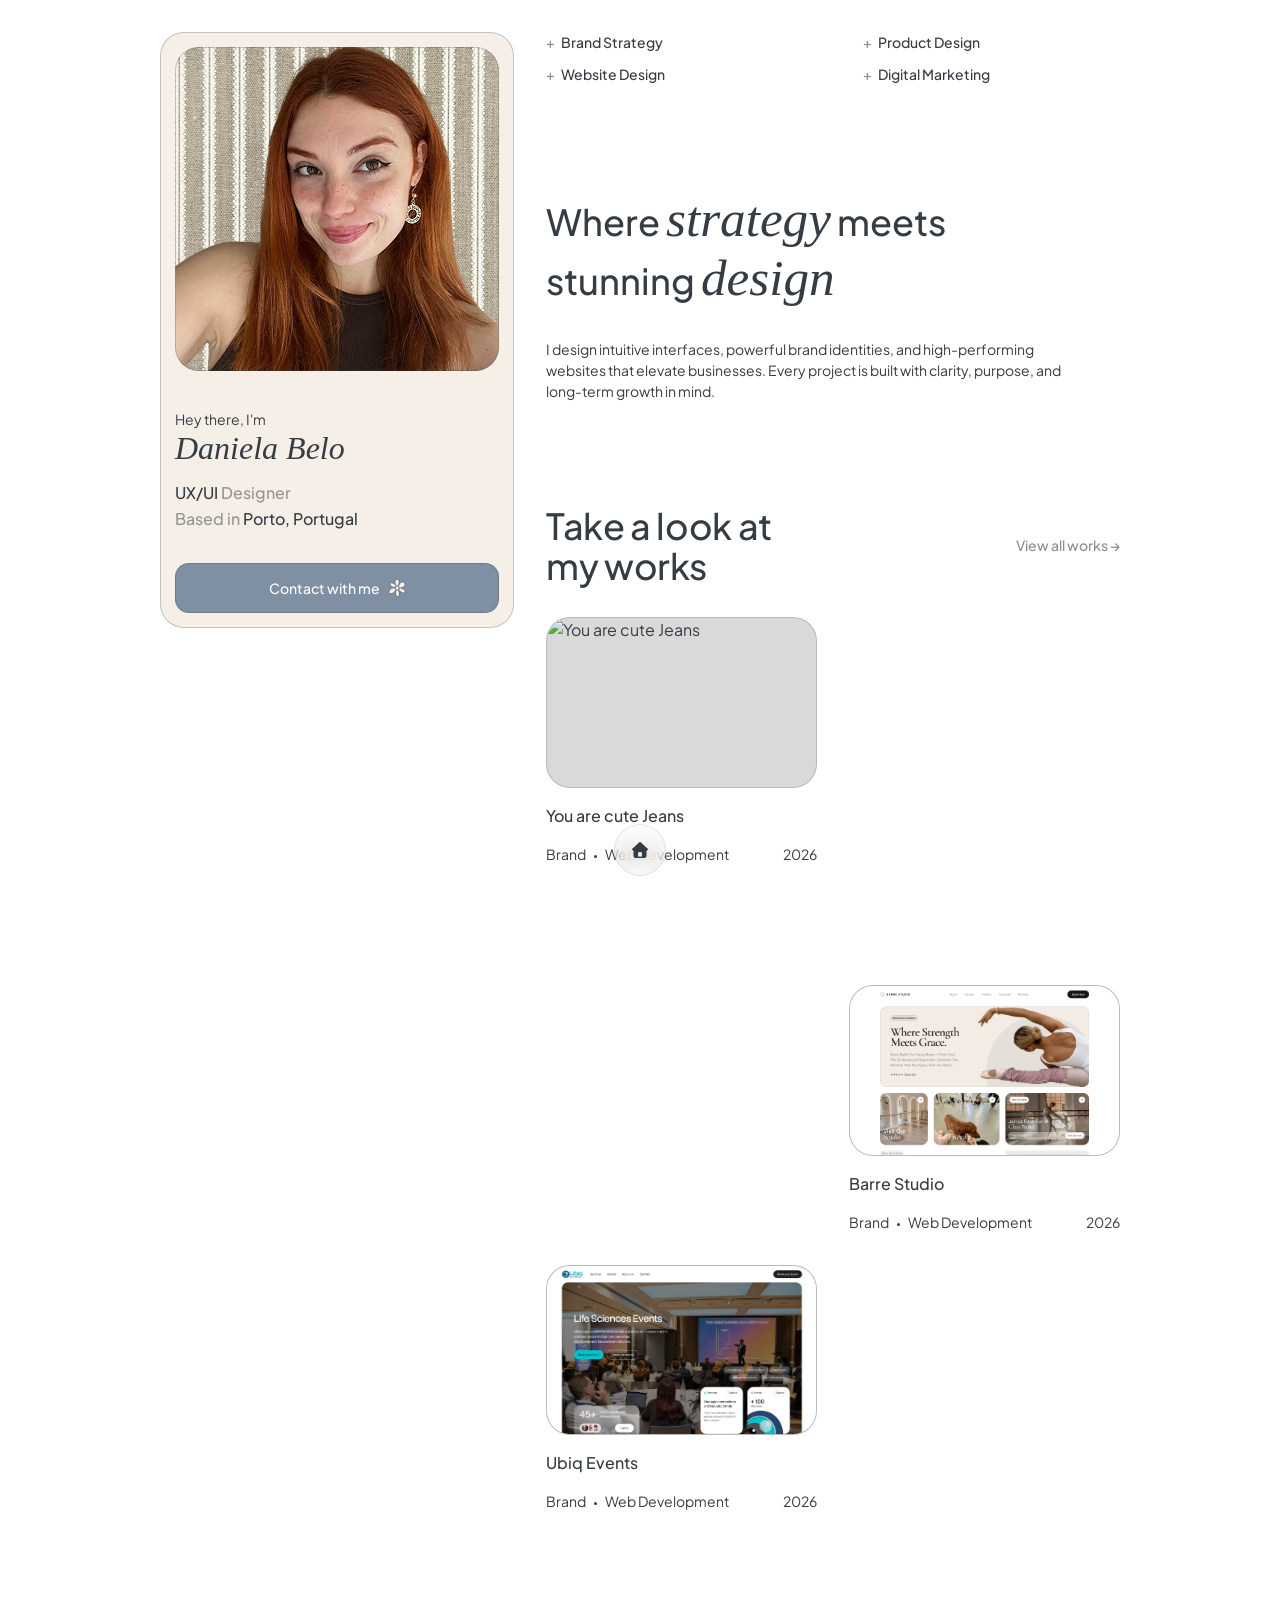
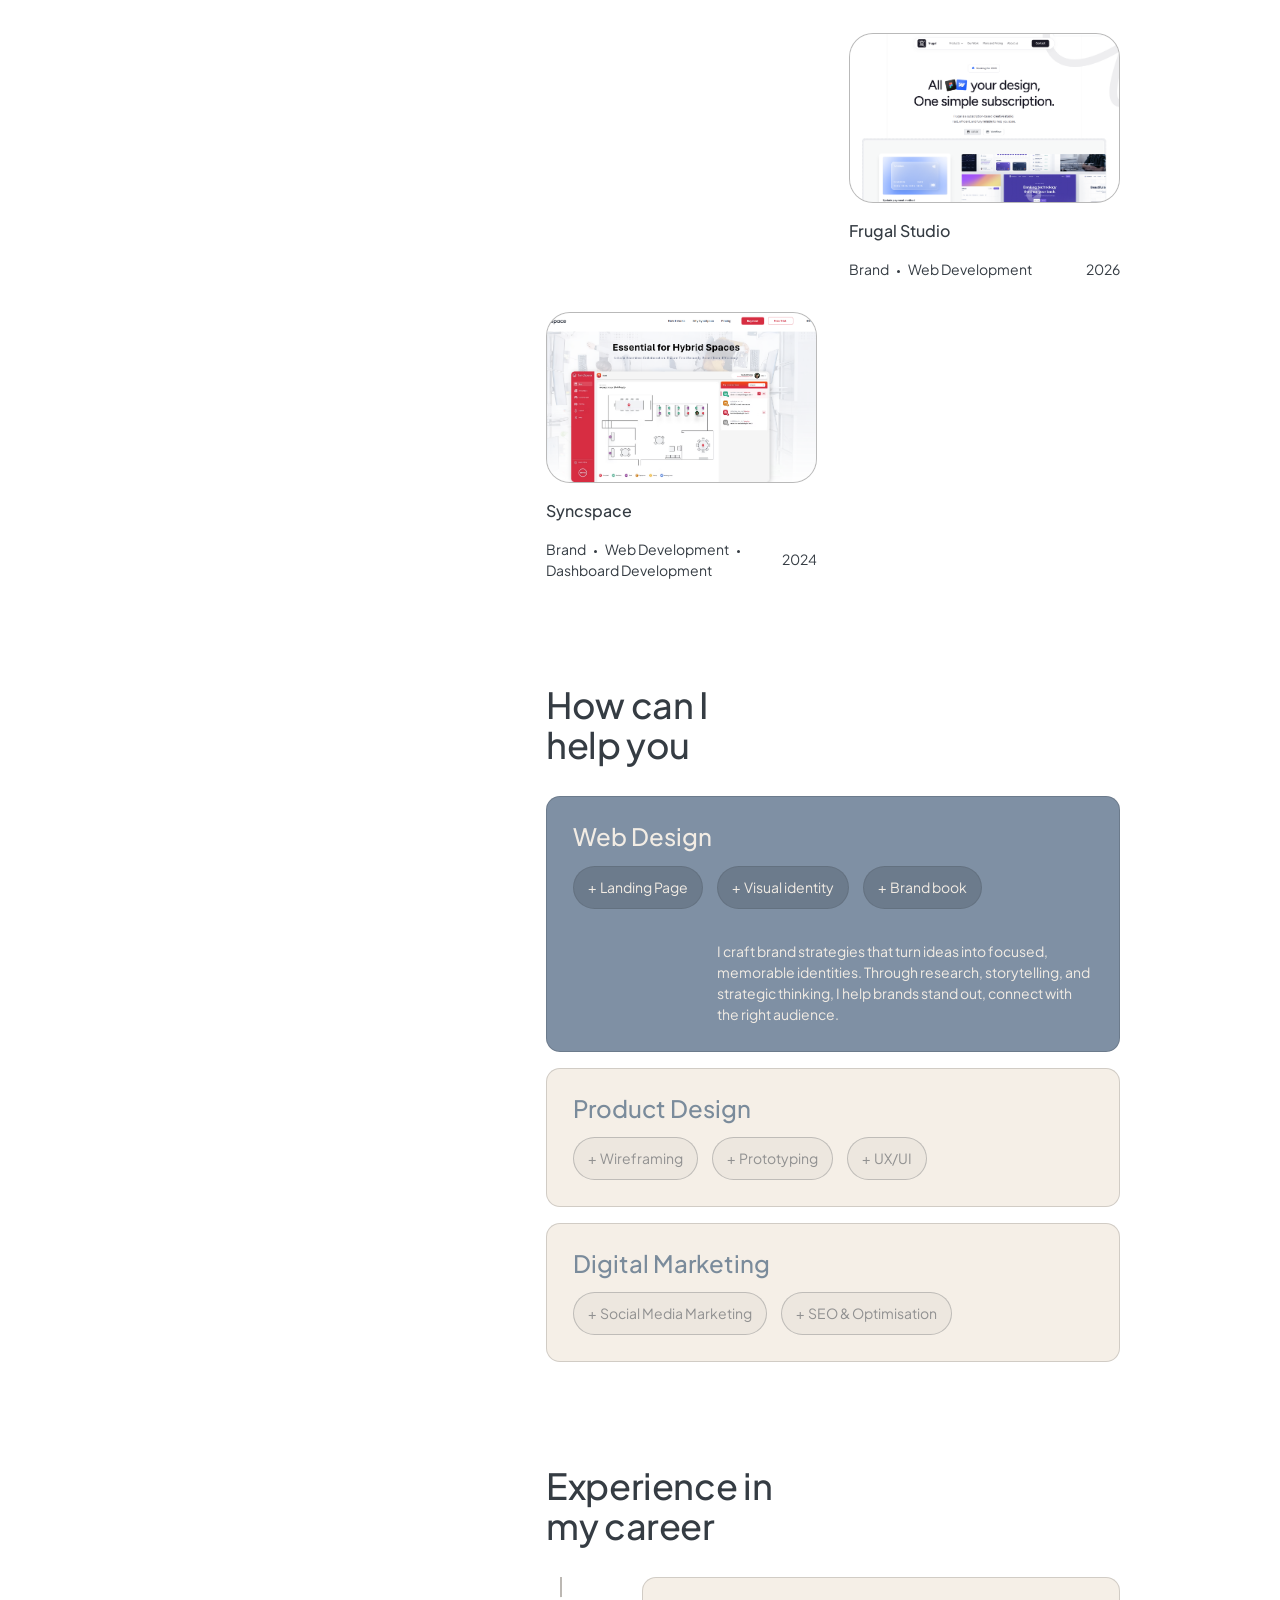
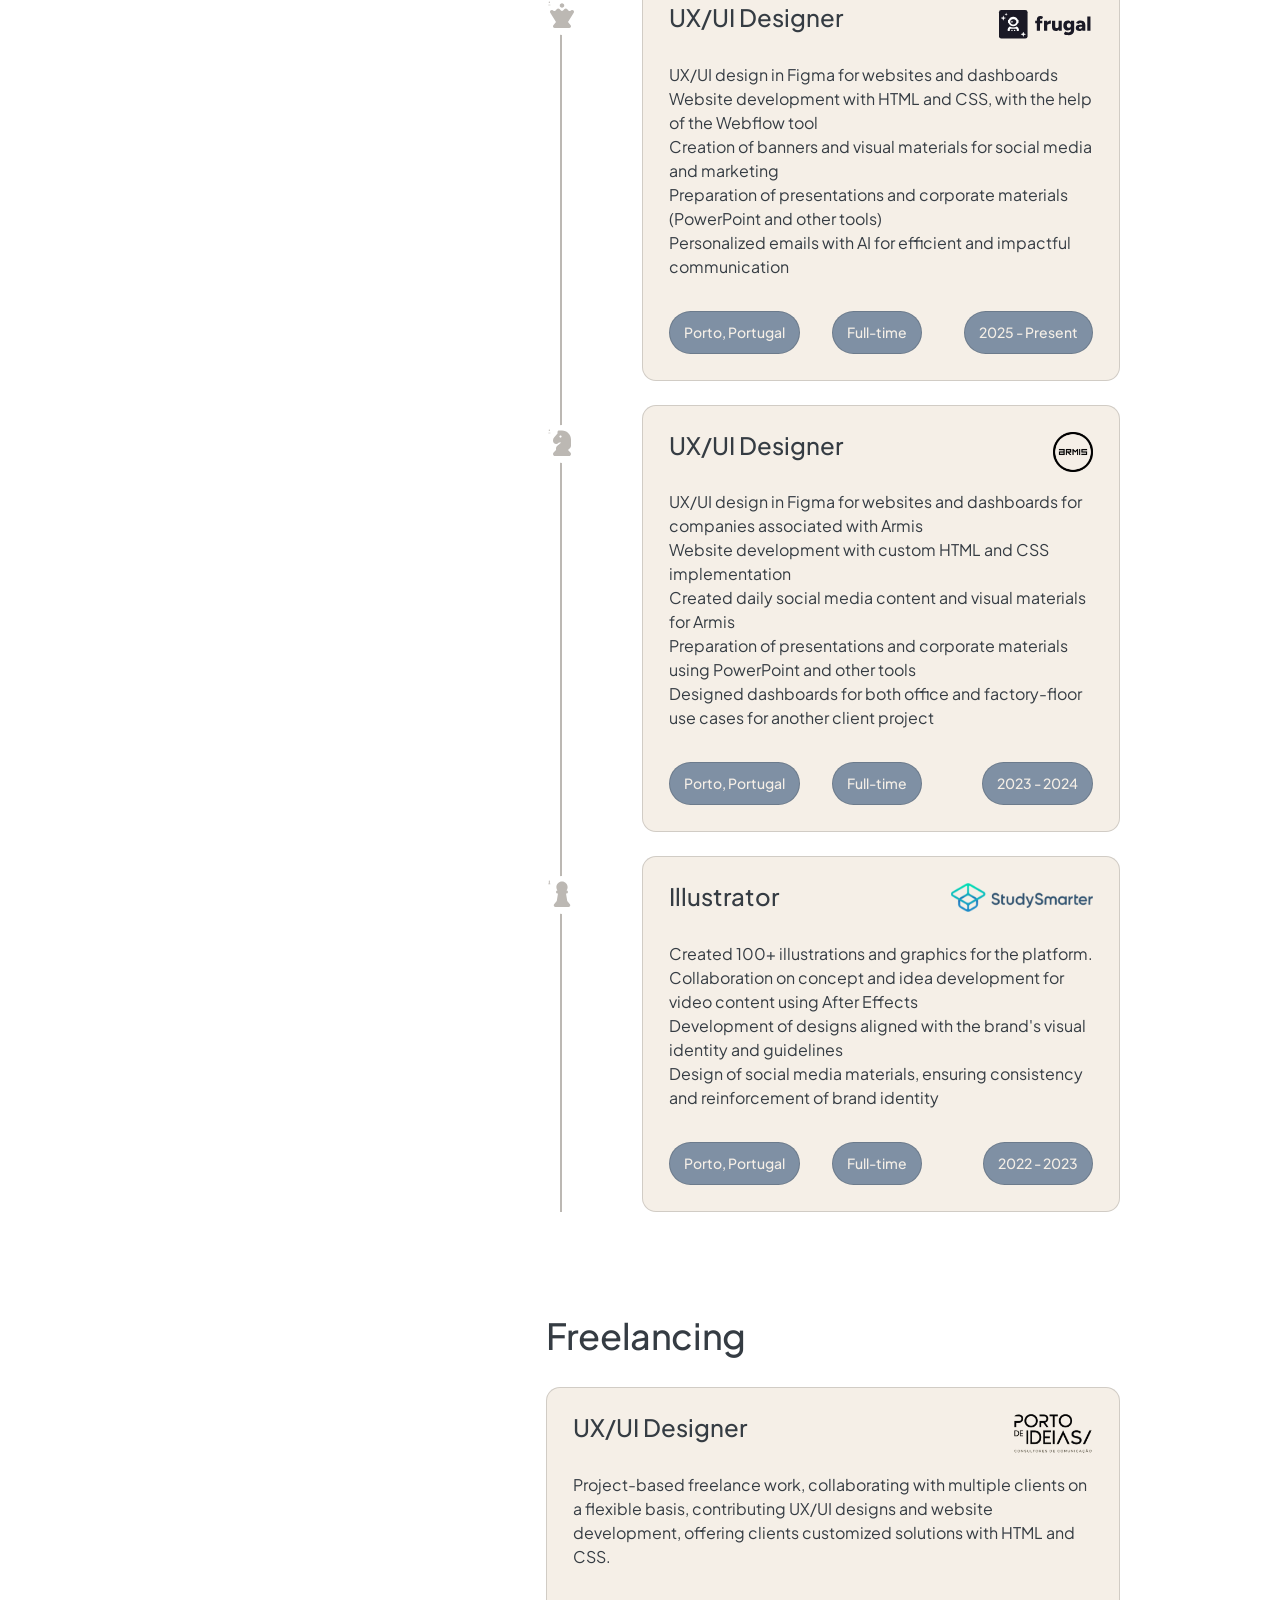
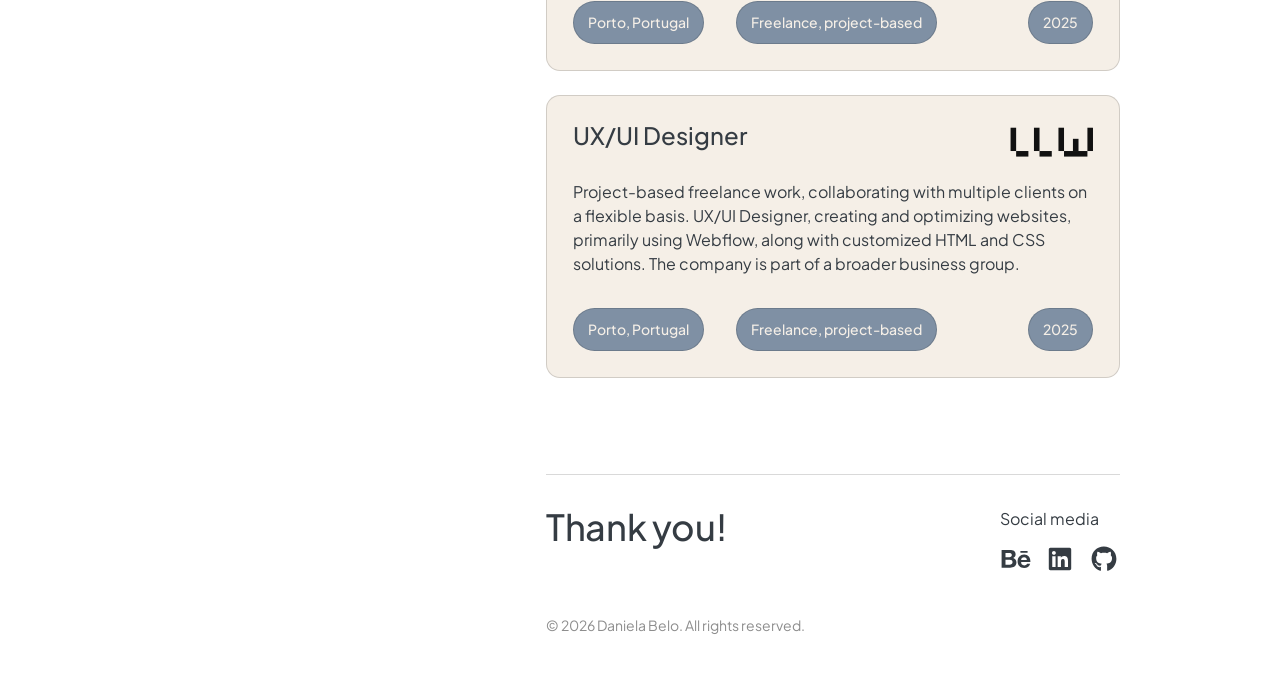
==== index.html @ 89399ab9 "Portfolio" ====
<!DOCTYPE html>
<html lang="en">
<head>
<meta charset="UTF-8">
<meta name="viewport" content="width=device-width, initial-scale=1.0">
<title>Daniela Belo — Portfolio</title>
<link rel="preconnect" href="https://fonts.googleapis.com">
<link rel="preconnect" href="https://fonts.gstatic.com" crossorigin>
<link href="https://fonts.googleapis.com/css2?family=Plus+Jakarta+Sans:ital,wght@0,300;0,400;0,500;0,600;0,700&display=swap" rel="stylesheet">
<link rel="preconnect" href="https://fonts.googleapis.com">
<link rel="preconnect" href="https://fonts.gstatic.com" crossorigin>
<link href="https://fonts.googleapis.com/css2?family=Cormorant+Garamond:ital,wght@1,600&display=swap" rel="stylesheet">
<link rel="stylesheet" href="style.css">
</head>
<body>

<div class="page">

  <!-- PROFILE CARD (sticky) -->
  <aside class="profile">
    <div class="profile__card">
      <div class="profile__photo"><img src="assets/profile-photo.png" alt="Daniela Belo"></div>
      <div class="profile__info">
        <div class="profile__intro">
          <p class="profile__greeting">Hey there, I'm</p>
          <p class="profile__name">Daniela Belo</p>
        </div>
        <div class="profile__role">
          <p><span>UX/UI</span> <span class="muted">Designer</span></p>
          <p class="muted">Based in <span>Porto, Portugal</span></p>
        </div>
      </div>
      <a href="mailto:dabelo1997@gmail.com" class="btn btn--dark">Contact with me <img src="assets/flower3.svg" alt=""></a>
    </div>
  </aside>

  <!-- MAIN CONTENT -->
  <main class="content">

    <!-- HERO -->
    <section id="home" class="hero">
      <div class="sub-title">
        <span>Brand Strategy</span>
        <span>Product Design</span>
        <span>Website Design</span>
        <span>Digital Marketing</span>
      </div>
      <h1>Where <span class="font-cormorant">strategy</span> meets stunning <span class="font-cormorant">design</span></h1>
      <p class="hero__text">I design intuitive interfaces, powerful brand identities, and high-performing websites that elevate businesses. Every project is built with clarity, purpose, and long-term growth in mind.</p>
    </section>

    <!-- WORKS -->
    <section id="projects" class="works">
      <div class="works__header">
        <h2>Take a look at my works</h2>
        <a href="works.html" class="link-arrow">View all works →</a>
      </div>

      <div class="works__grid">
        <div class="works__col">
          <a class="work-card" href="projects/project-youarecutejeans.html">
            <div class="work-card__image"><img src="assets/work-jeans.png" alt="You are cute Jeans"></div>
            <div class="work-card__info">
              <p class="work-card__title">You are cute Jeans</p>
              <div class="work-card__meta">
                <span>Brand<i class="dot"></i>Web Development</span>
                <span class="work-card__year">2026</span>
              </div>
            </div>
          </a>
          <a class="work-card" href="projects/project-ubiqevents.html">
            <div class="work-card__image"><img src="assets/work-ubiq.png" alt="Ubiq Events"></div>
            <div class="work-card__info">
              <p class="work-card__title">Ubiq Events</p>
              <div class="work-card__meta">
                <span>Brand<i class="dot"></i>Web Development</span>
                <span class="work-card__year">2026</span>
              </div>
            </div>
          </a>
          <a class="work-card" href="projects/project-syncspace.html">
            <div class="work-card__image"><img src="assets/work-syncspace.png" alt="Syncspace"></div>
            <div class="work-card__info">
              <p class="work-card__title">Syncspace</p>
              <div class="work-card__meta">
                <span>Brand<i class="dot"></i>Web Development<i class="dot"></i>Dashboard Development</span>
                <span class="work-card__year">2024</span>
              </div>
            </div>
          </a>
        </div>
        <div class="works__col works__col--offset">
          <a class="work-card" href="projects/project-barrestudio.html">
            <div class="work-card__image"><img src="assets/work-barre.png" alt="Barre Studio"></div>
            <div class="work-card__info">
              <p class="work-card__title">Barre Studio</p>
              <div class="work-card__meta">
                <span>Brand<i class="dot"></i>Web Development</span>
                <span class="work-card__year">2026</span>
              </div>
            </div>
          </a>
          <a class="work-card" href="projects/project-frugal.html">
            <div class="work-card__image"><img src="assets/work-frugal.png" alt="Frugal Studio"></div>
            <div class="work-card__info">
              <p class="work-card__title">Frugal Studio</p>
              <div class="work-card__meta">
                <span>Brand<i class="dot"></i>Web Development</span>
                <span class="work-card__year">2026</span>
              </div>
            </div>
          </a>
        </div>
      </div>
    </section>

    <!-- SERVICES -->
    <section id="services" class="services">
      <h2>How can I help you</h2>

      <div class="services__list">

        <article class="service-card is-open">
          <div class="service-card__top">
            <h3>Web Design</h3>
            <div class="service-card__tags">
              <span><i class="plus">+</i>Landing Page</span>
              <span><i class="plus">+</i>Visual identity</span>
              <span><i class="plus">+</i>Brand book</span>
            </div>
          </div>
          <div class="service-card__reveal">
            <p class="service-card__desc">I craft brand strategies that turn ideas into focused, memorable identities. Through research, storytelling, and strategic thinking, I help brands stand out, connect with the right audience.</p>
          </div>
        </article>

        <article class="service-card">
          <div class="service-card__top">
            <h3>Product Design</h3>
            <div class="service-card__tags">
              <span><i class="plus">+</i>Wireframing</span>
              <span><i class="plus">+</i>Prototyping</span>
              <span><i class="plus">+</i>UX/UI</span>
            </div>
          </div>
          <div class="service-card__reveal">
            <p class="service-card__desc">I design intuitive, user-centered products from first wireframe to polished interface. Through research, prototyping, and testing, I turn complex flows into experiences that feel effortless and look beautiful.</p>
          </div>
        </article>

        <article class="service-card">
          <div class="service-card__top">
            <h3>Digital Marketing</h3>
            <div class="service-card__tags">
              <span><i class="plus">+</i>Social Media Marketing</span>
              <span><i class="plus">+</i>SEO &amp; Optimisation</span>
            </div>
          </div>
          <div class="service-card__reveal">
            <p class="service-card__desc">I help brands grow their reach with content and campaigns that actually convert. From social media strategy to SEO and optimisation, I make sure the right people find — and remember — your brand.</p>
          </div>
        </article>

      </div>
    </section>

    <!-- EXPERIENCE -->
    <section id="experience" class="experience">
      <h2>Experience in my career</h2>

      <div class="timeline">
        <div class="timeline__rail"><div class="timeline__progress"></div></div>

        <div class="timeline__list">

          <article class="exp-card">
            <span class="exp-card__piece" aria-hidden="true"><svg xmlns="http://www.w3.org/2000/svg" viewBox="0 0 640 640">
  <path fill="currentColor" d="M320 144C346.5 144 368 122.5 368 96C368 69.5 346.5 48 320 48C293.5 48 272 69.5 272 96C272 122.5 293.5 144 320 144zM69.5 249L192 448L135.8 518.3C130.8 524.6 128 532.4 128 540.5C128 560.1 143.9 576 163.5 576L476.4 576C496 576 511.9 560.1 511.9 540.5C511.9 532.4 509.2 524.6 504.1 518.3L448 448L570.5 249C574.1 243.1 576 236.3 576 229.4L576 228.8C576 208.5 559.5 192 539.2 192C531.9 192 524.8 194.2 518.8 198.2L501.9 209.5C489.2 218 472.3 216.3 461.5 205.5L427.4 171.4C420.1 164.1 410.2 160 400 160C389.8 160 379.9 164.1 372.7 171.3L342.6 201.4C330.1 213.9 309.8 213.9 297.3 201.4L267.2 171.3C260.1 164.1 250.2 160 240 160C229.8 160 219.9 164.1 212.7 171.3L178.6 205.4C167.8 216.2 150.9 217.9 138.2 209.4L121.3 198.2C115.2 194.2 108.1 192 100.9 192C80.6 192 64.1 208.5 64.1 228.8L64.1 229.4C64.1 236.3 66 243.1 69.6 249z"/>
  <circle cx="50" cy="27" r="14" fill="currentColor"/>
  <rect x="26" y="80" width="48" height="12" rx="4" fill="currentColor"/>
</svg></span>

  <img class="exp-card__logo" src="assets/logo-frugal.svg" alt="Frugal Logo">
            <h3>UX/UI Designer</h3>
            <p class="exp-card__desc">UX/UI design in Figma for websites and dashboards<br>
            Website development with HTML and CSS, with the help of the Webflow tool<br>
            Creation of banners and visual materials for social media and marketing<br>
            Preparation of presentations and corporate materials (PowerPoint and other tools)<br>
            Personalized emails with AI for efficient and impactful communication</p>
            <div class="exp-card__meta">
              <div class="exp-card__tags">
                <span>Porto, Portugal</span>
                <span>Full-time</span>
              </div>
              <span class="exp-card__period">2025 - Present</span>
            </div>
          </article>

          <article class="exp-card">
            <span class="exp-card__piece" aria-hidden="true"><svg xmlns="http://www.w3.org/2000/svg" viewBox="0 0 640 640">
  <path fill="currentColor" d="M320 32C426 32 512 118 512 224L512 357.5C512 374.5 505.2 390.7 493.3 402.7L448 448L498.8 498.7C507.3 507.2 512 518.7 512 530.7C512 555.7 491.7 575.9 466.8 576L173.3 576C148.3 576 128.1 555.7 128.1 530.7C128.1 518.7 132.9 507.2 141.3 498.7L192 448L192 413.4C192 394.7 200.2 377 214.3 364.8L304 288L256 288L243.9 300.1C231.2 312.8 213.9 320 195.9 320C158.4 320 128 289.6 128 252.1L128 243.4C128 220.6 136.2 198.5 151.1 181.1L224 96L224 64C224 46.3 238.3 32 256 32L320 32zM288 136C274.7 136 264 146.7 264 160C264 173.3 274.7 184 288 184C301.3 184 312 173.3 312 160C312 146.7 301.3 136 288 136z"/>
  <circle cx="50" cy="27" r="14" fill="currentColor"/>
  <rect x="26" y="80" width="48" height="12" rx="4" fill="currentColor"/>
</svg></span>
            <img class="exp-card__logo" src="assets/logo-armis.svg" alt="">
            <h3>UX/UI Designer</h3>
            <p class="exp-card__desc">UX/UI design in Figma for websites and dashboards for companies associated with Armis<br>
            Website development with custom HTML and CSS implementation<br>
            Created daily social media content and visual materials for Armis<br>
            Preparation of presentations and corporate materials using PowerPoint and other tools<br>
            Designed dashboards for both office and factory-floor use cases for another client project</p>
            <div class="exp-card__meta">
              <div class="exp-card__tags">
                <span>Porto, Portugal</span>
                <span>Full-time</span>
              </div>
              <span class="exp-card__period">2023 - 2024</span>
            </div>
          </article>

          <article class="exp-card">
            <span class="exp-card__piece" aria-hidden="true">
  <svg xmlns="http://www.w3.org/2000/svg" viewBox="0 0 640 640">
    <path fill="currentColor" d="M320 32C386.3 32 440 85.7 440 152C440 179 431.1 203.9 416 224C433.7 224 448 238.3 448 256C448 273.7 433.7 288 416 288L405.3 288L432 448L488.2 518.3C493.2 524.6 496 532.4 496 540.5C496 560.1 480.1 576 460.5 576L179.5 576C159.9 576 144 560.1 144 540.5C144 532.4 146.7 524.6 151.8 518.3L208 448L234.7 288L224 288C206.3 288 192 273.7 192 256C192 238.3 206.3 224 224 224C208.9 203.9 200 179 200 152C200 85.7 253.7 32 320 32z"/>
    <circle cx="50" cy="27" r="14" fill="currentColor"/>
    <path fill="currentColor" d="M38 40 H62 L58 52 H42 Z"/>
    <path fill="currentColor" d="M42 50 C40 64 34 70 31 80 H69 C66 70 60 64 58 50 Z"/>
    <rect x="28" y="80" width="44" height="12" rx="4" fill="currentColor"/>
  </svg> </span>
            <img class="exp-card__logo" src="assets/logo-studysmarter.svg" alt="">
            <h3>Illustrator</h3>
            <p class="exp-card__desc">Created 100+ illustrations and graphics for the platform.<br>
            Collaboration on concept and idea development for video content using After Effects<br>
            Development of designs aligned with the brand's visual identity and guidelines<br>
            Design of social media materials, ensuring consistency and reinforcement of brand identity</p>
            <div class="exp-card__meta">
              <div class="exp-card__tags">
                <span>Porto, Portugal</span>
                <span>Full-time</span>
              </div>
              <span class="exp-card__period">2022 - 2023</span>
            </div>
          </article>

        </div>
      </div>
    </section>

    <!-- FREELANCING -->
    <section id="freelancing" class="freelancing">
      <h2>Freelancing</h2>

      <div class="freelancing__list">

        <article class="exp-card">
          <img class="exp-card__logo exp-card__logo--wide" src="assets/logo-portodeideias.svg" alt="">
          <h3>UX/UI Designer</h3>
          <p class="exp-card__desc">Project-based freelance work, collaborating with multiple clients on a flexible basis, contributing UX/UI designs and website development, offering clients customized solutions with HTML and CSS.</p>
          <div class="exp-card__meta">
            <div class="exp-card__tags">
              <span>Porto, Portugal</span>
              <span>Freelance, project-based</span>
            </div>
            <span class="exp-card__period">2025</span>
          </div>
        </article>

        <article class="exp-card">
          <img class="exp-card__logo exp-card__logo--wide" src="assets/logo-llw.svg" alt="">
          <h3>UX/UI Designer</h3>
          <p class="exp-card__desc">Project-based freelance work, collaborating with multiple clients on a flexible basis. UX/UI Designer, creating and optimizing websites, primarily using Webflow, along with customized HTML and CSS solutions. The company is part of a broader business group.</p>
          <div class="exp-card__meta">
            <div class="exp-card__tags">
              <span>Porto, Portugal</span>
              <span>Freelance, project-based</span>
            </div>
            <span class="exp-card__period">2025</span>
          </div>
        </article>

      </div>
    </section>

    <!-- FOOTER -->
  <footer id="contact" class="footer">
  <hr class="footer__line">
  <div class="footer__row">
    <h2>Thank you!</h2>
    <div class="footer__social">
      <p>Social media</p>
      <div class="footer__icons">
        <a href="https://www.behance.net/bydanab" aria-label="Behance"><img src="assets/icon-behance.svg" alt="Behance"></a>
        <a href="https://www.linkedin.com/in/danabelo/" aria-label="LinkedIn"><img src="assets/icon-linkedin.svg" alt="LinkedIn"></a>
        <a href="https://github.com/bydanabelo" aria-label="GitHub"><img src="assets/icon-github.svg" alt="GitHub"></a>
      </div>
    </div>
  </div> 
  <p class="footer__credits">© 2026 Daniela Belo. All rights reserved.</p>
</footer>

  </main>

</div>

<!-- FLOATING MENU -->
<nav class="menu" aria-label="Menu">
  <img src="assets/house.svg" class="menu__icon" alt="Home" />
  
  <a href="#home">Home</a>
  <a href="#about">About</a>
  <a href="#projects">Projects</a>
</nav>

<script src="script.js"></script>
</body>
</html>
---- style.css ----
:root {
  --bg: #ffffff;
  --text: #353C43;
  --text-muted: #8d8d8d;
  --border: rgba(0,0,0,0.15);
  --card-bg: #ebebeb;
  --pill-bg: #cdcdcd;
  --dark: #111111;
  --dark-card: #515151;
  --radius-lg: 24px;
  --radius-md: 14px;
  --content-max: 736px;
}

* { margin: 0; padding: 0; box-sizing: border-box; }

html { scroll-behavior: smooth; }

.reveal {
  opacity: 0;
  transform: translateY(24px);
  transition: opacity 0.6s ease, transform 0.6s ease;
}
.reveal--visible {
  opacity: 1;
  transform: translateY(0);
}
@media (prefers-reduced-motion: reduce) {
  .reveal { opacity: 1; transform: none; transition: none; }
}

.works__col .work-card:nth-child(2) { transition-delay: 0.08s; }
.works__col .work-card:nth-child(3) { transition-delay: 0.16s; }
.services__list .service-card:nth-child(2) { transition-delay: 0.08s; }
.services__list .service-card:nth-child(3) { transition-delay: 0.16s; }
.timeline__list .exp-card:nth-child(2),
.freelancing__list .exp-card:nth-child(2) { transition-delay: 0.08s; }
.timeline__list .exp-card:nth-child(3) { transition-delay: 0.16s; }
.stats .stat:nth-child(2) { transition-delay: 0.06s; }
.stats .stat:nth-child(3) { transition-delay: 0.12s; }
.stats .stat:nth-child(4) { transition-delay: 0.18s; }

body {
  font-family: 'Plus Jakarta Sans', sans-serif;
  color: var(--text);
  background: var(--bg);
  line-height: 1.5;
}

a { text-decoration: none; color: inherit; }

h1, h2, h3 { font-weight: 500; line-height: 1.1; }

.dot {
  display: inline-block;
  width: 3px;
  height: 3px;
  border-radius: 50%;
  background: currentColor;
  margin: 0 8px;
  vertical-align: middle;
}

.plus { font-style: normal; margin-right: 4px; }

/* Buttons */
.btn {
  display: inline-flex;
  align-items: center;
  justify-content: center;
  width: 100%;
  padding: 0.85rem 1rem;
  border-radius: var(--radius-md);
  font-weight: 500;
  font-size: 0.875rem;
}
.btn--dark { background: var(--dark); color: #fff; gap: 8px; transition: filter 0.3s ease; }
.btn--dark img { width: 18px; height: 18px; }
.btn--dark:hover { filter: brightness(1.2); }

/* Page layout */
.page {
  max-width: 1440px;
  margin: 0 auto;
  padding: 32px 160px 0;
  display: flex;
  gap: 32px;
  align-items: stretch;
}

/* Profile card */
.profile { flex: 0 0 352px; }
.profile__card {
  position: sticky;
  top: 32px;
  border-radius: 24px;
  border: 1px solid rgba(53, 60, 67, 0.25);
  background: #F5EFE7;
  padding: 14px;
  display: flex;
  flex-direction: column;
  gap: 32px;
}

.profile__photo {
  border-radius: 24px;
}

.profile__info { 
  display: flex; 
  flex-direction: column; 
  gap: 14px;
 }

.profile__intro { 
  display: flex; 
  flex-direction: column;
  }

.profile__greeting { 
  font-size: 0.875rem; 
}

.profile__name { 
  color: #353C43;
  font-family: Cormorant;
  font-size: 2rem;
font-style: italic;
font-weight: 500;
line-height: normal;
}

.profile__role {
   display: flex; 
   flex-direction: column; 
   gap: 2px; 
   font-size: 1rem; 
   font-weight: 500; 
  }

.profile__role .muted { 
color: rgba(53, 60, 67, 0.50);; 
}
.profile__role span { 
  color: var(--text); 
}

.btn--dark {
border-radius: 14px;
border: 1px solid rgba(53, 60, 67, 0.25);
background: #7F90A4;
}
/* Content */
.content {
  flex: 1;
  max-width: var(--content-max);
  display: flex;
  flex-direction: column;
}
.content section {
  padding-top: 104px;
}
.content section:first-child { padding-top: 0; }
.content h2 {
  font-size: 2.25rem;
  letter-spacing: -0.01em;
}

/* Hero */
.sub-title {
  display: grid;
  grid-template-columns: repeat(2, auto);
  gap: 11px 68px;
  font-size: 0.875rem;
  font-weight: 500;
}

.sub-title span::before {
  content: "+";
  margin-right: 6px;
  color: #7F90A4;
}
.hero h1 {
  font-size: 2.25rem;
  margin-top: 104px;
  margin-bottom: 2rem;
  max-width: 500px;
}
.hero__text {
  font-size: 0.875rem;
  font-weight: 400;
  max-width: 544px;
}

span.font-cormorant { 
  font-family: 'Cormorant', serif; 
  font-style: italic;
  font-weight: 500;
  font-size: 3.2rem;
  line-height: normal;
}

/* Works */
.works__header {
  display: flex;
  justify-content: space-between;
  align-items: center;
  margin-bottom: 2rem;
}

.works__header h2 { max-width: 234px; 
}

.works__intro { margin-bottom: 2rem; display: flex; flex-direction: column; gap: 1.5rem; }
.works__intro p { font-size: 1rem; color: var(--text); max-width: 551px; }
.link-arrow { font-size: 0.875rem; font-weight: 500; color: var(--text-muted); white-space: nowrap; }
.link-arrow:hover { color: var(--text); }
.works__grid {
  display: grid;
  grid-template-columns: 1fr 1fr;
  gap: 32px;
  align-items: start;
}
.works__col { display: flex; flex-direction: column; gap: 400px; }
.works__col--offset { margin-top: 368px; }
.work-card { display: flex; flex-direction: column; gap: 16px; }
.work-card__image {
  width: 100%;
  aspect-ratio: 448 / 282;
  background: #d9d9d9;
  border: 1px solid var(--border);
  border-radius: var(--radius-lg);
  overflow: hidden;
}
.work-card__image img {
  width: 100%;
  height: 100%;
  object-fit: cover;
  object-position: top;
  display: block;
  transition: transform 0.3s ease;
}
.work-card:hover .work-card__image img { transform: scale(1.03); }
.work-card__info { display: flex; flex-direction: column; gap: 16px; }
.work-card__title { font-size: 1rem; font-weight: 500; }
.work-card__meta {
  display: flex;
  justify-content: space-between;
  align-items: center;
  font-size: 0.875rem;
  color: var(--text);
}
.work-card__year { white-space: nowrap; }

/* Services */
.services h2 { margin-bottom: 2rem; 
  max-width: 234px; 
}
.services__list { display: flex; flex-direction: column; gap: 16px; }
.service-card {
  background: #F5EFE7;
  border: 1px solid var(--border);
  border-radius: var(--radius-md);
  padding: 26px;
  cursor: pointer;
  transition: background 0.3s ease, color 0.3s ease;
  color: #7A8B9B;
}
.service-card.is-open { 
  background: #7F90A4; 
  color: #F2ECE4; 
}

.service-card__top {
  display: flex;
  justify-content: space-between;
  align-items: center;
  gap: 1rem;
  flex-wrap: wrap;
}
.service-card h3 { font-size: 1.5rem; }
.service-card__tags { display: flex; gap: 14px; flex-wrap: wrap; }
.service-card__tags span {
  display: inline-flex;
  align-items: center;
  background: #EDE7DF;
  color: rgba(53, 60, 67, 0.50);
  border-radius: 100px;
  border: 1px solid rgba(53, 60, 67, 0.25);
  padding: 10px 14px;
  font-size: 0.875rem;
  font-weight: 400;
  white-space: nowrap;
  transition: background 0.3s ease;
}
.service-card.is-open .service-card__tags span { 
  background: rgba(53, 60, 67, 0.25); 
  border: 1px solid rgba(53, 60, 67, 0.15);
  color: #F2ECE4;
}

.service-card__reveal {
  display: grid;
  grid-template-rows: 0fr;
  margin-top: 0;
  transition: grid-template-rows 0.55s cubic-bezier(0.22, 1, 0.36, 1), margin-top 0.45s cubic-bezier(0.22, 1, 0.36, 1);
}
.service-card.is-open .service-card__reveal {
  grid-template-rows: 1fr;
  margin-top: 2rem;
}
.service-card__desc {
  max-width: 376px;
  font-size: 0.875rem;
  min-height: 0;
  overflow: hidden;
  opacity: 0;
  transform: translateY(8px);
  transition: opacity 0.4s ease 0.05s, transform 0.5s cubic-bezier(0.22, 1, 0.36, 1) 0.05s;
  margin-left: auto;
}
.service-card.is-open .service-card__desc {
  opacity: 1;
  transform: translateY(0);
}

/* Experience / Freelancing shared */
.experience h2, .freelancing h2 { margin-bottom: 2rem;
max-width: 234px; }
.timeline { position: relative; }
.timeline__rail {
  position: absolute;
  top: 0;
  bottom: 0;
  left: 14px;
  width: 2px;
  background: #BCB8B3;
  overflow: hidden;
}
.timeline__progress {
  position: absolute;
  left: 0;
  top: 0;
  width: 100%;
  height: 0;
  background: rgba(53, 60, 67, 1);
  transition: height 0.3s cubic-bezier(0.22, 1, 0.36, 1);
}
.timeline__list {
  display: flex;
  flex-direction: column;
  gap: 24px;
  padding-left: 96px;
}
.freelancing__list {
  display: flex;
  flex-direction: column;
  gap: 24px;
}
.timeline__list .exp-card::before { display: none; }

/* Peças de xadrez na timeline */
.exp-card__piece {
  position: absolute;
  left: -100px;
  top: 19px;
  width: 38px;
  height: 38px;
  display: flex;
  align-items: center;
  justify-content: center;
  background: var(--bg);
  border-radius: 50%;
  color: #BCB8B3;
  transition: color 0.45s ease, transform 0.45s ease;
  z-index: 2;
}
.exp-card__piece svg { width: 30px; height: 30px; display: block; }
.timeline__list .exp-card.is-active .exp-card__piece {
  color: rgba(53, 60, 67, 1);
  transform: scale(1.08);
}
.exp-card {
  background: #F5EFE7;
  border: 1px solid var(--border);
  border-radius: var(--radius-md);
  padding: 26px;
  display: flex;
  flex-direction: column;
  gap: 2rem;
  position: relative;
}
.exp-card h3 { font-size: 1.5rem; }
.exp-card__desc { font-size: 1rem; max-width: 533px; }
.exp-card__meta {
  display: flex;
  justify-content: space-between;
  align-items: center;
  flex-wrap: wrap;
  gap: 1rem;
}
.exp-card__tags { display: flex; gap: 32px; flex-wrap: wrap; }
.exp-card__tags span, .exp-card__period {
border-radius: 100px;
border: 1px solid rgba(53, 60, 67, 0.25);
background: #7F90A4;
  padding: 10px 14px;
  font-size: 0.875rem;
  font-weight: 500;
  white-space: nowrap;
  color: #F5EFE7;
}
.exp-card__logo {
  position: absolute;
  top: 26px;
  right: 26px;
  object-fit: contain;
  border-radius: 10px;
}
.exp-card__logo--wide { width: auto; max-width: 180px; height: 40px; border-radius: 6px; }

/* Project detail page */
.project { display: flex; flex-direction: column; gap: 60px; }
.project__image {
  width: 100%;
  aspect-ratio: 736 / 369;
  background: #d9d9d9;
  border: 1px solid var(--border);
  border-radius: var(--radius-lg);
  overflow: hidden;
}
.project__image img,
.project__image video,
.project__image iframe { 
  width: 100%; 
  height: 100%; 
  object-fit: cover; 
  object-position: top; 
  display: block;
   border: 0; 
  }

.project__image--tall { aspect-ratio: 736 / 369; object-position: center; }
.project__pair { display: flex; gap: 32px; }
.project__pair .project__image { flex: 1; aspect-ratio: 352 / 369; }
.project__block { display: flex; flex-direction: column; gap: 1rem; }
.project__block h3 { font-size: 1.5rem; }
.project__block p { font-size: 0.875rem; }
.project__block ul { 
  padding-left: 1.25rem; 
  display: flex; 
  flex-direction: column; 
  gap: 0.5rem; 
  font-size: 0.875rem; 
}

.scope-list li { margin-bottom: 0.6rem; line-height: 1.5; }
.scope-list li ul { margin-top: 1rem; }


.project__meta { font-size: 0.875rem; }

/* Footer */
.footer { padding-top: 96px; padding-bottom: 4rem; }
.footer__line { border: none; border-top: 1px solid var(--border); margin-bottom: 32px; }
.footer__row {
  display: flex;
  justify-content: space-between;
  align-items: flex-start;
  gap: 2rem;
}
.footer__row h2 { font-size: 2.25rem; }

.footer__social { display: flex; flex-direction: column; gap: 12px; align-items: flex-start; }
.footer__social p { font-size: 1rem; margin: 0; }

/* New container style to align icons side-by-side */
.footer__icons {
  display: flex;
  gap: 12px; /* Space between icons */
}

.footer__social a {
  width: 32px;
  height: 32px;
  display: flex;
  align-items: center;
  justify-content: center;
}
.footer__social img { width: 32px; height: 32px; }

/* Changed text-align to left to match your screenshot */
.footer__credits { margin-top: 2.5rem; font-size: 0.875rem; color: var(--text-muted); text-align: left; }


/* Floating menu */
.menu {
  position: fixed;
  bottom: 24px;
  left: 50%;
  transform: translateX(-50%);
  display: flex;
  align-items: center;
  justify-content: center;
  gap: 0;
  width: 52px;
  height: 52px;
  padding: 0;
 background: rgba(245, 239, 231, 0.25);
  backdrop-filter: blur(10px);
  -webkit-backdrop-filter: blur(10px);
  border: 1px solid rgba(53, 60, 67, 0.10);
  border-radius: 100px;
  font-size: 0.875rem;
  font-weight: 500;
  text-transform: uppercase;
  white-space: nowrap;
  overflow: hidden;
  z-index: 100;
  transition: width 0.55s cubic-bezier(0.68, -0.45, 0.27, 1.45),
              gap 0.45s cubic-bezier(0.68, -0.45, 0.27, 1.45),
              padding 0.45s cubic-bezier(0.68, -0.45, 0.27, 1.45);
}
.menu:hover,
.menu:focus-within {
  width: 300px;
  gap: 24px;
  padding: 0 24px;
}
.menu__icon {
  position: absolute;
  left: 50%;
  top: 50%;
  width: 20px; 
  height: 20px;
  transform: translate(-50%, -50%); 
  color: #353C43; 
  transition: opacity 0.25s ease; 
}
.menu:hover .menu__icon,
.menu:focus-within .menu__icon { opacity: 0; }
.menu a {
  opacity: 0;
  max-width: 0;
  overflow: hidden;
  transform: translateY(6px);
  transition: opacity 0.3s ease, max-width 0.45s cubic-bezier(0.22, 1, 0.36, 1), transform 0.4s cubic-bezier(0.22, 1, 0.36, 1), color 0.2s ease;
}
.menu:hover a,
.menu:focus-within a {
  opacity: 1;
  max-width: 120px;
  transform: translateY(0);
}
.menu:hover a:nth-child(3),
.menu:focus-within a:nth-child(3) { transition-delay: 0.06s; }
.menu:hover a:nth-child(4),
.menu:focus-within a:nth-child(4) { transition-delay: 0.12s; }
.menu a:hover { color: #7F90A4; }

/* Responsive */
@media (max-width: 1100px) {
  .page { padding: 24px 32px 32px; gap: 40px; }
  .content { max-width: none; }
}

@media (max-width: 900px) {
  .page { flex-direction: column; padding-bottom: 100px; }
  .content { order: 1; }
  .profile { flex: none; width: 100%; max-width: 360px; }
  .profile__card { position: static; }
  .works__grid { grid-template-columns: 1fr; }
  .works__col--offset { margin-top: 0; }
  .works__col { gap: 32px; }
  .timeline__list { padding-left: 0; }
  .timeline__rail { display: none; }
  .timeline__list .exp-card::before { display: none; }
  .exp-card__piece { display: none; }
  .exp-card__tags { gap: 12px; }
  .project__pair { flex-direction: column; }
}

@media (min-width: 2200px) {
  :root { --content-max: 880px; }
  .page { max-width: 1700px; }
}

@media (max-width: 600px) {
  .sub-title { grid-template-columns: 1fr; gap: 11px; }
  .hero h1, .works__header h2, .services h2, .footer__row h2 { font-size: 1.75rem; }
  .footer__row { flex-direction: column; gap: 1.5rem; }
  .menu { width: auto; height: auto; gap: 16px; padding: 12px 18px; font-size: 0.75rem; overflow: visible; }
  .menu__icon { display: none; }
  .menu a { opacity: 1; max-width: none; transform: none; }
}
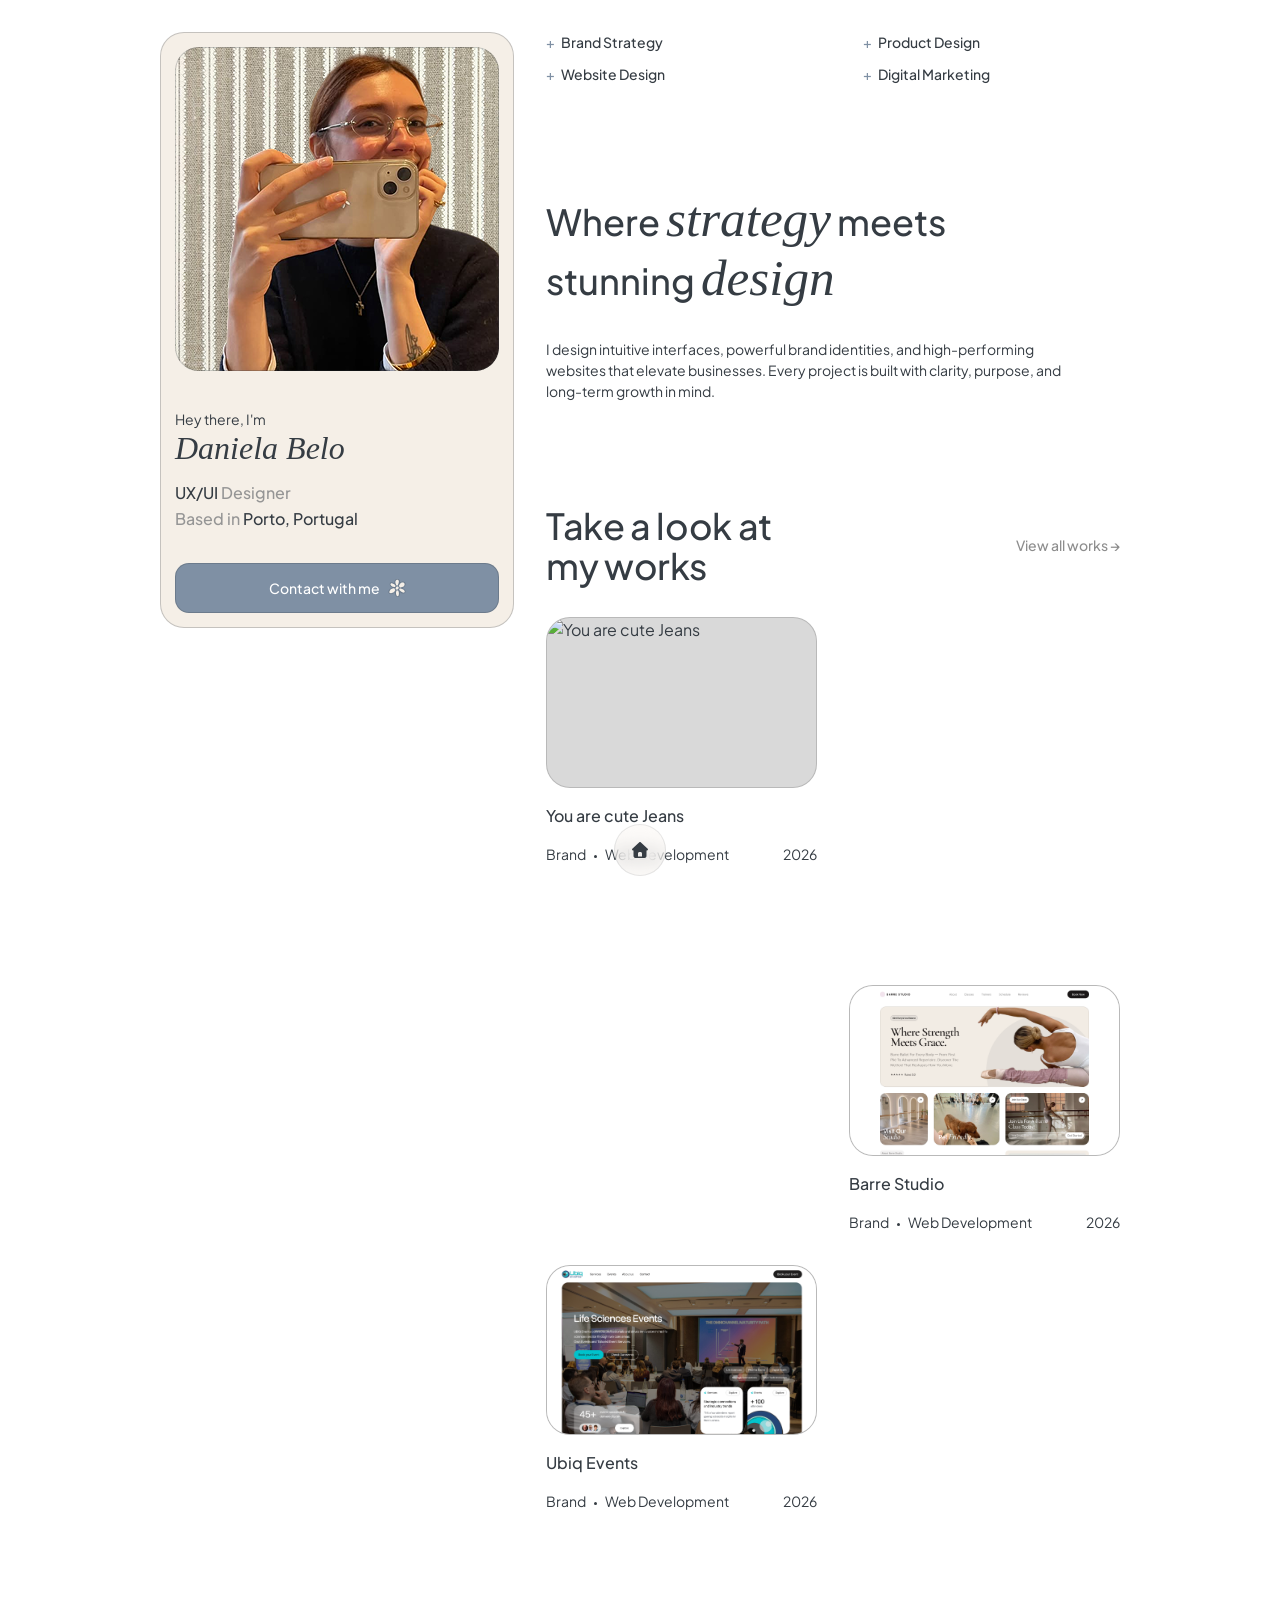
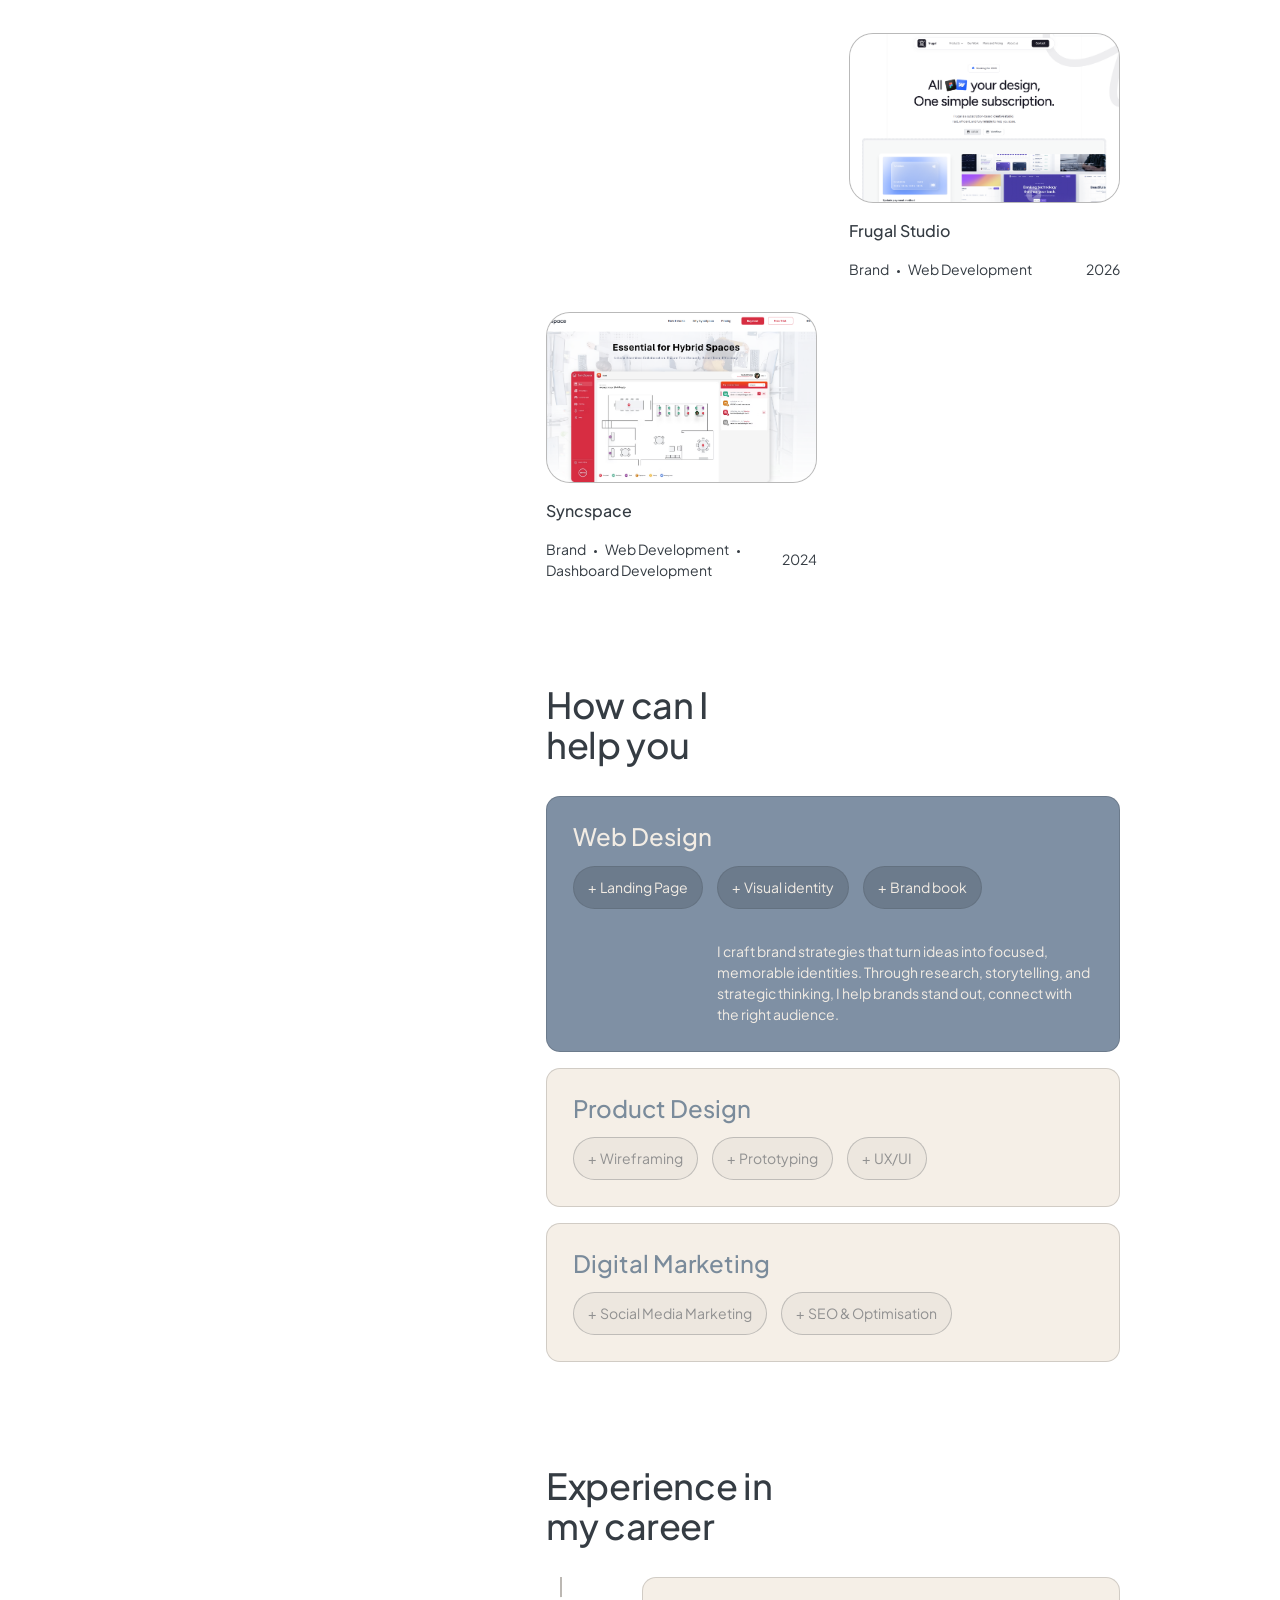
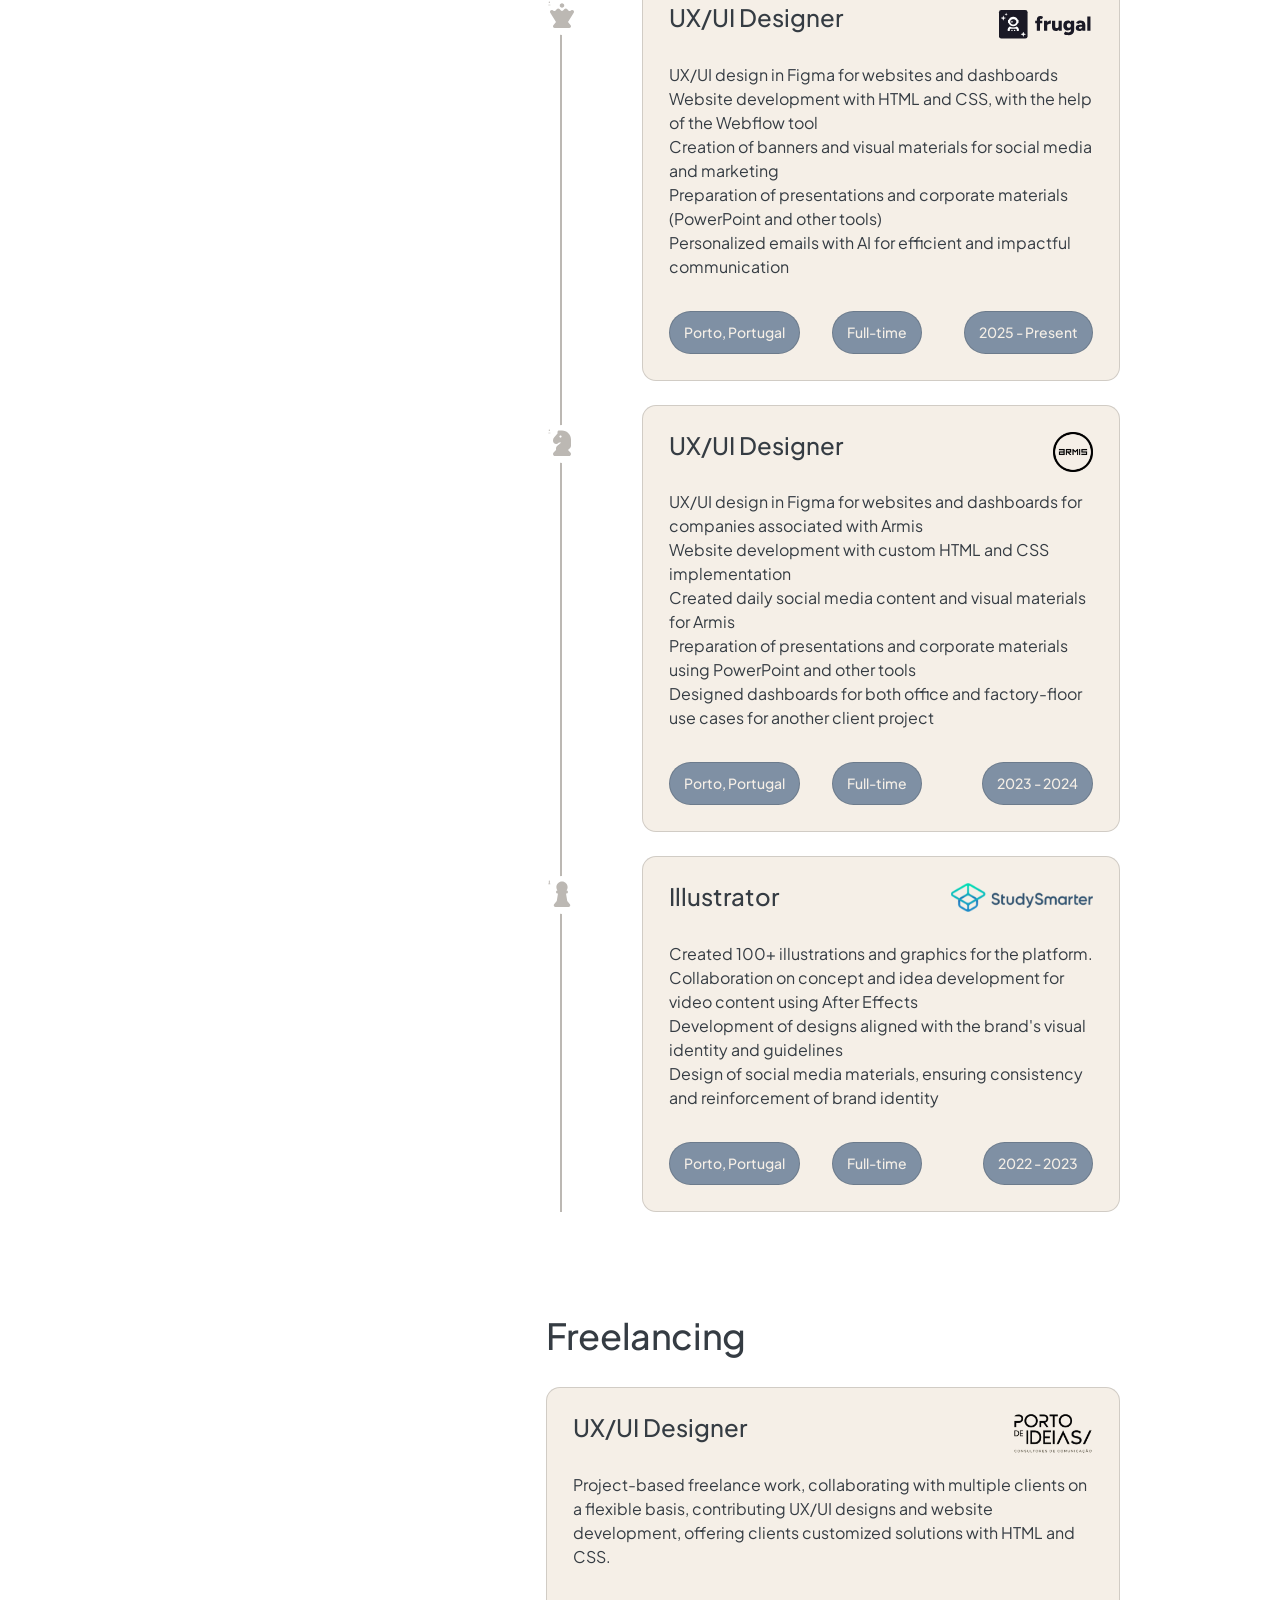
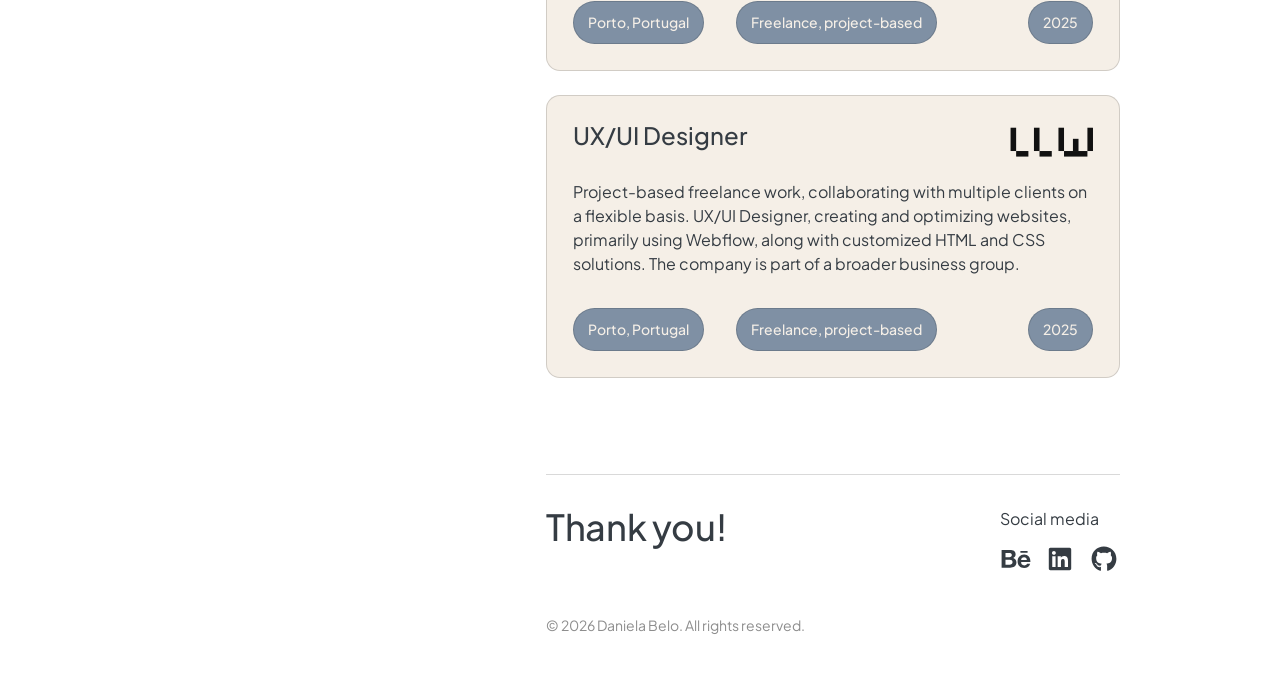
==== commit d38d8e77: "New profile pic" ====
--- a/index.html
+++ b/index.html
@@ -4,6 +4,7 @@
 <meta charset="UTF-8">
 <meta name="viewport" content="width=device-width, initial-scale=1.0">
 <title>Daniela Belo — Portfolio</title>
+<link rel="icon" type="image/svg+xml" href="assets/flower3.svg">
 <link rel="preconnect" href="https://fonts.googleapis.com">
 <link rel="preconnect" href="https://fonts.gstatic.com" crossorigin>
 <link href="https://fonts.googleapis.com/css2?family=Plus+Jakarta+Sans:ital,wght@0,300;0,400;0,500;0,600;0,700&display=swap" rel="stylesheet">
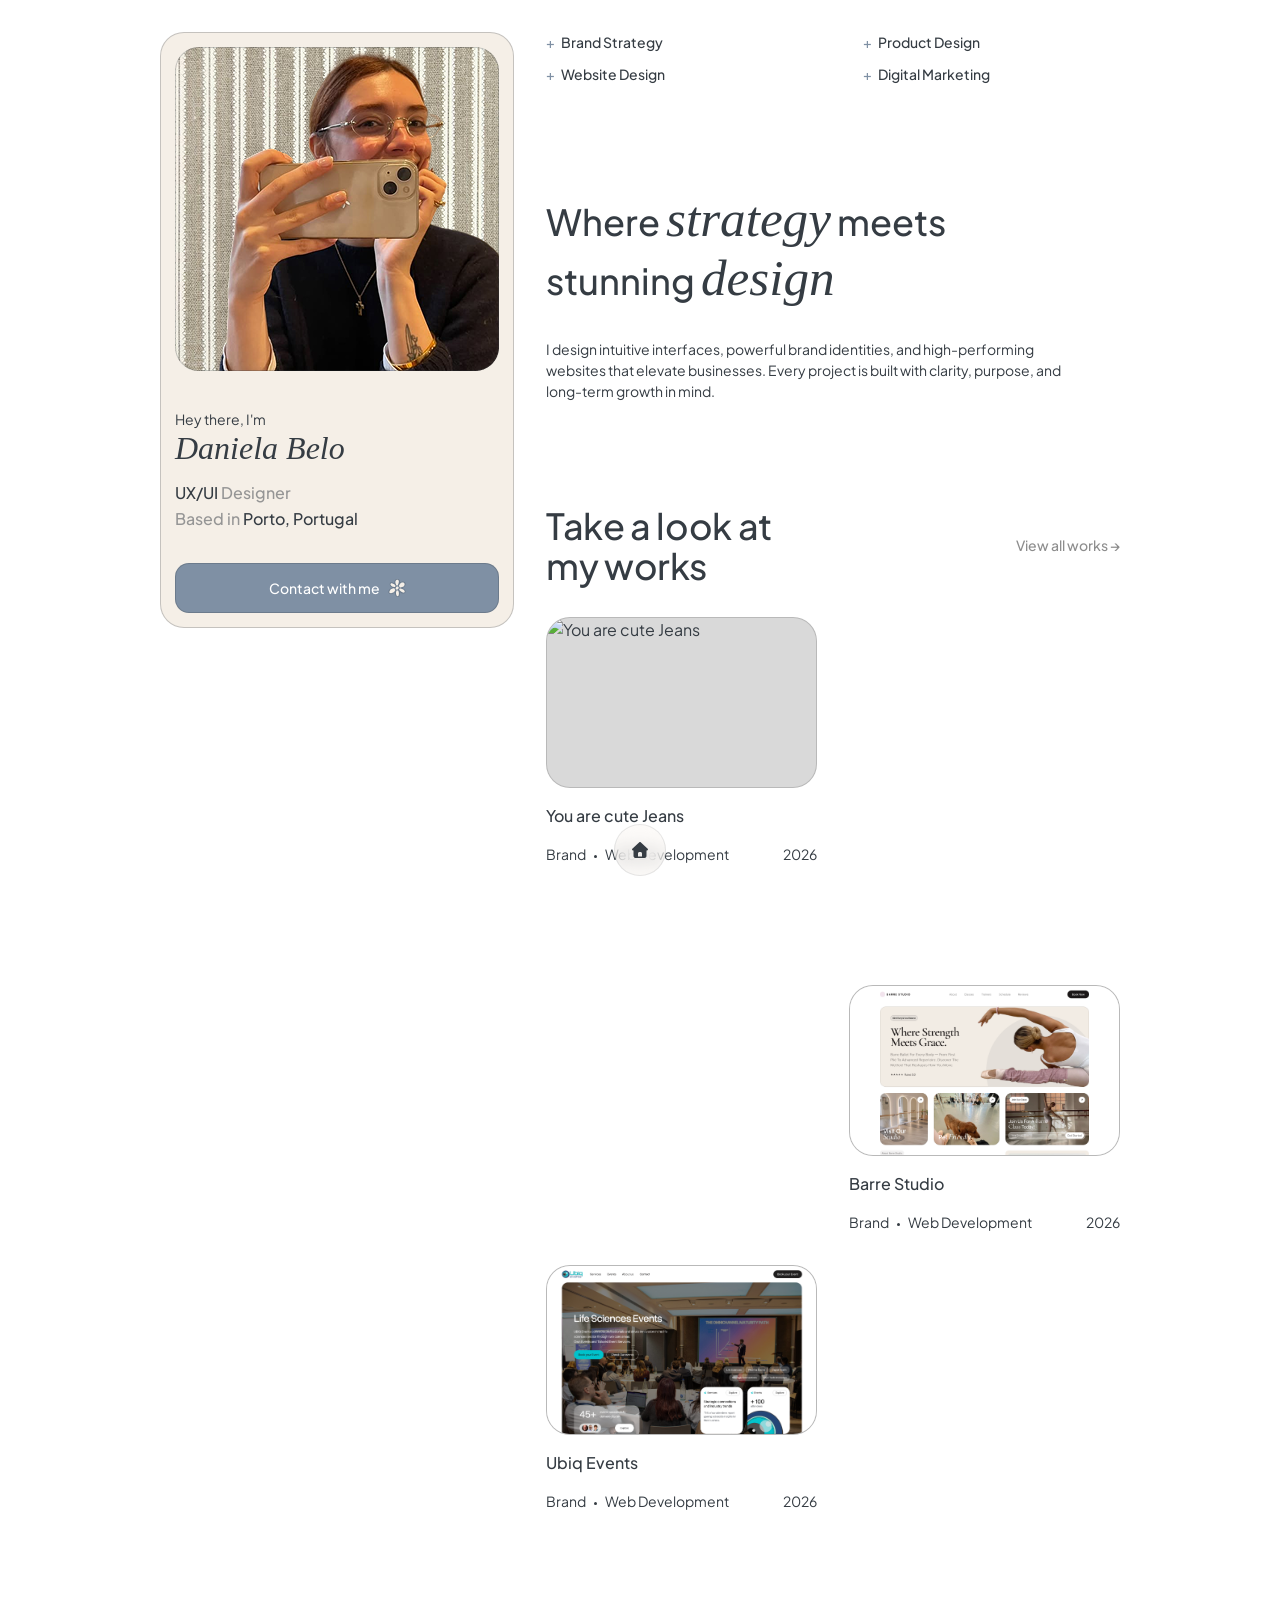
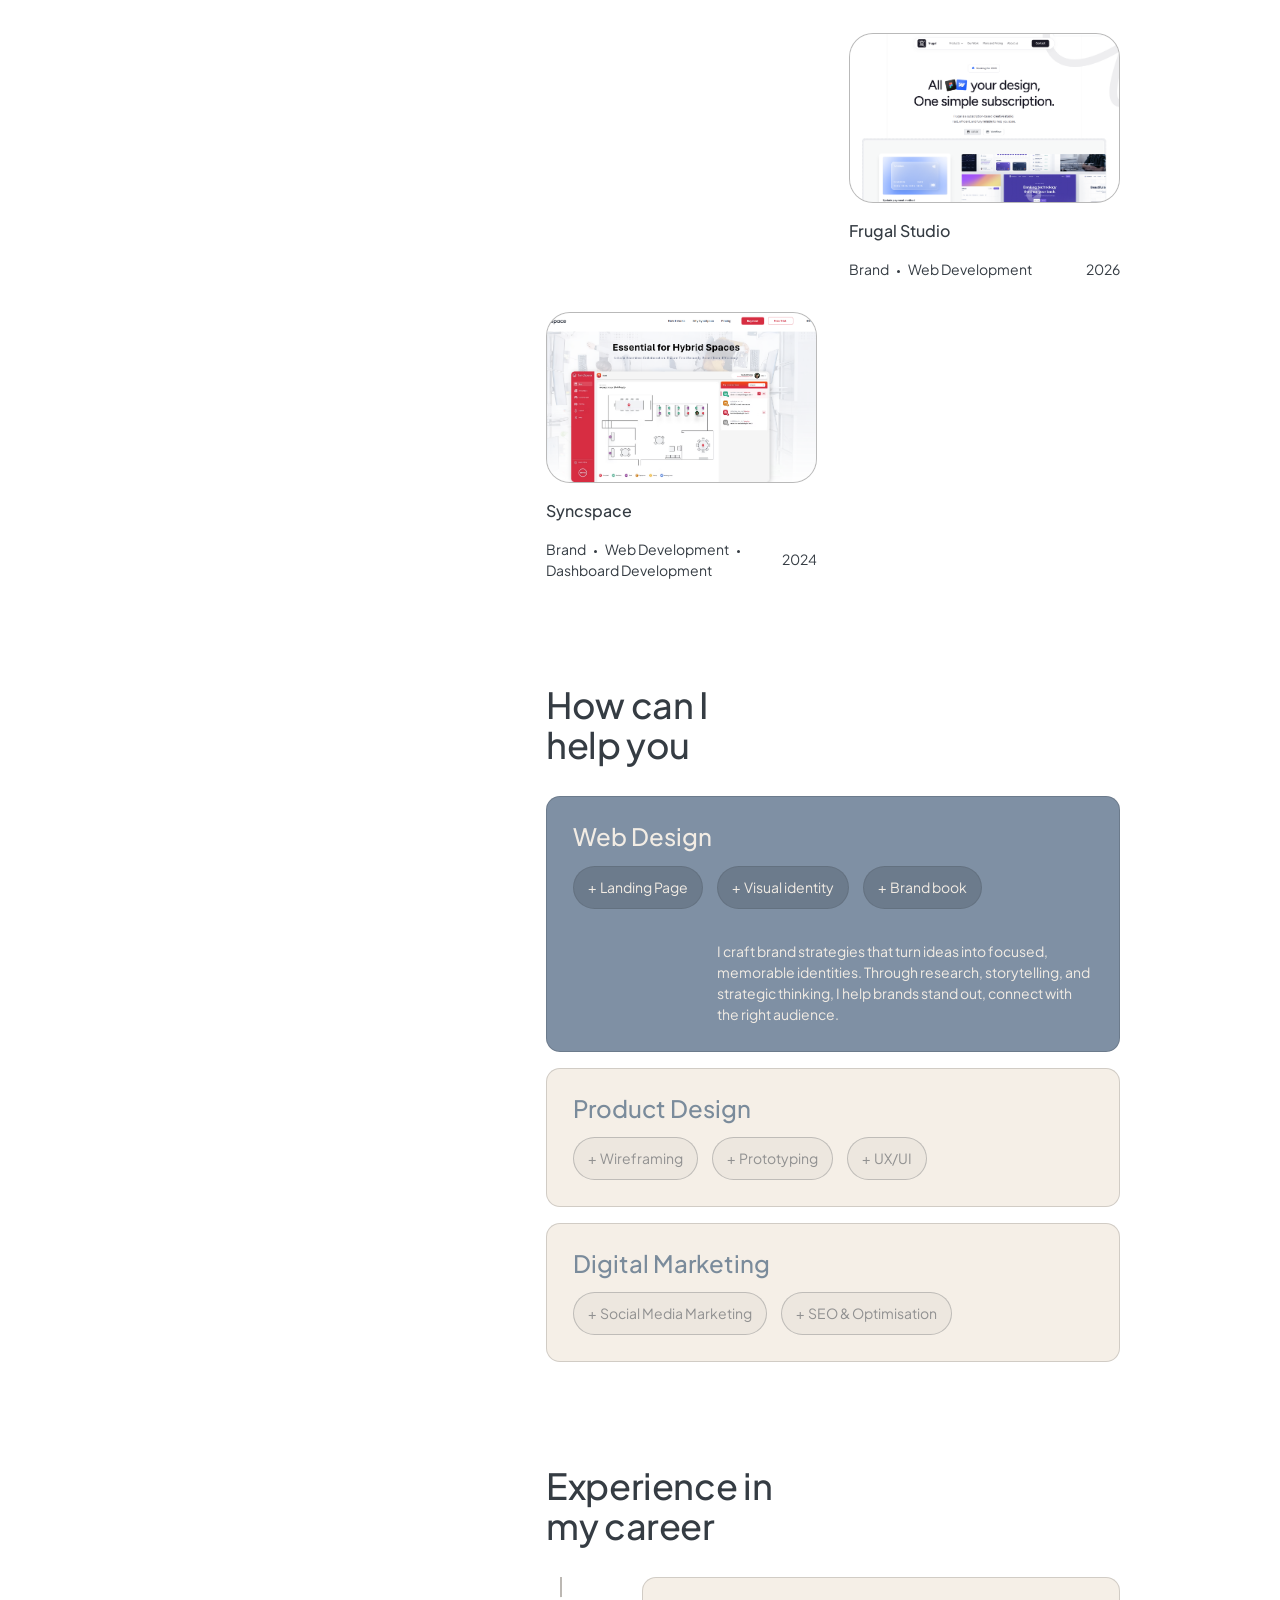
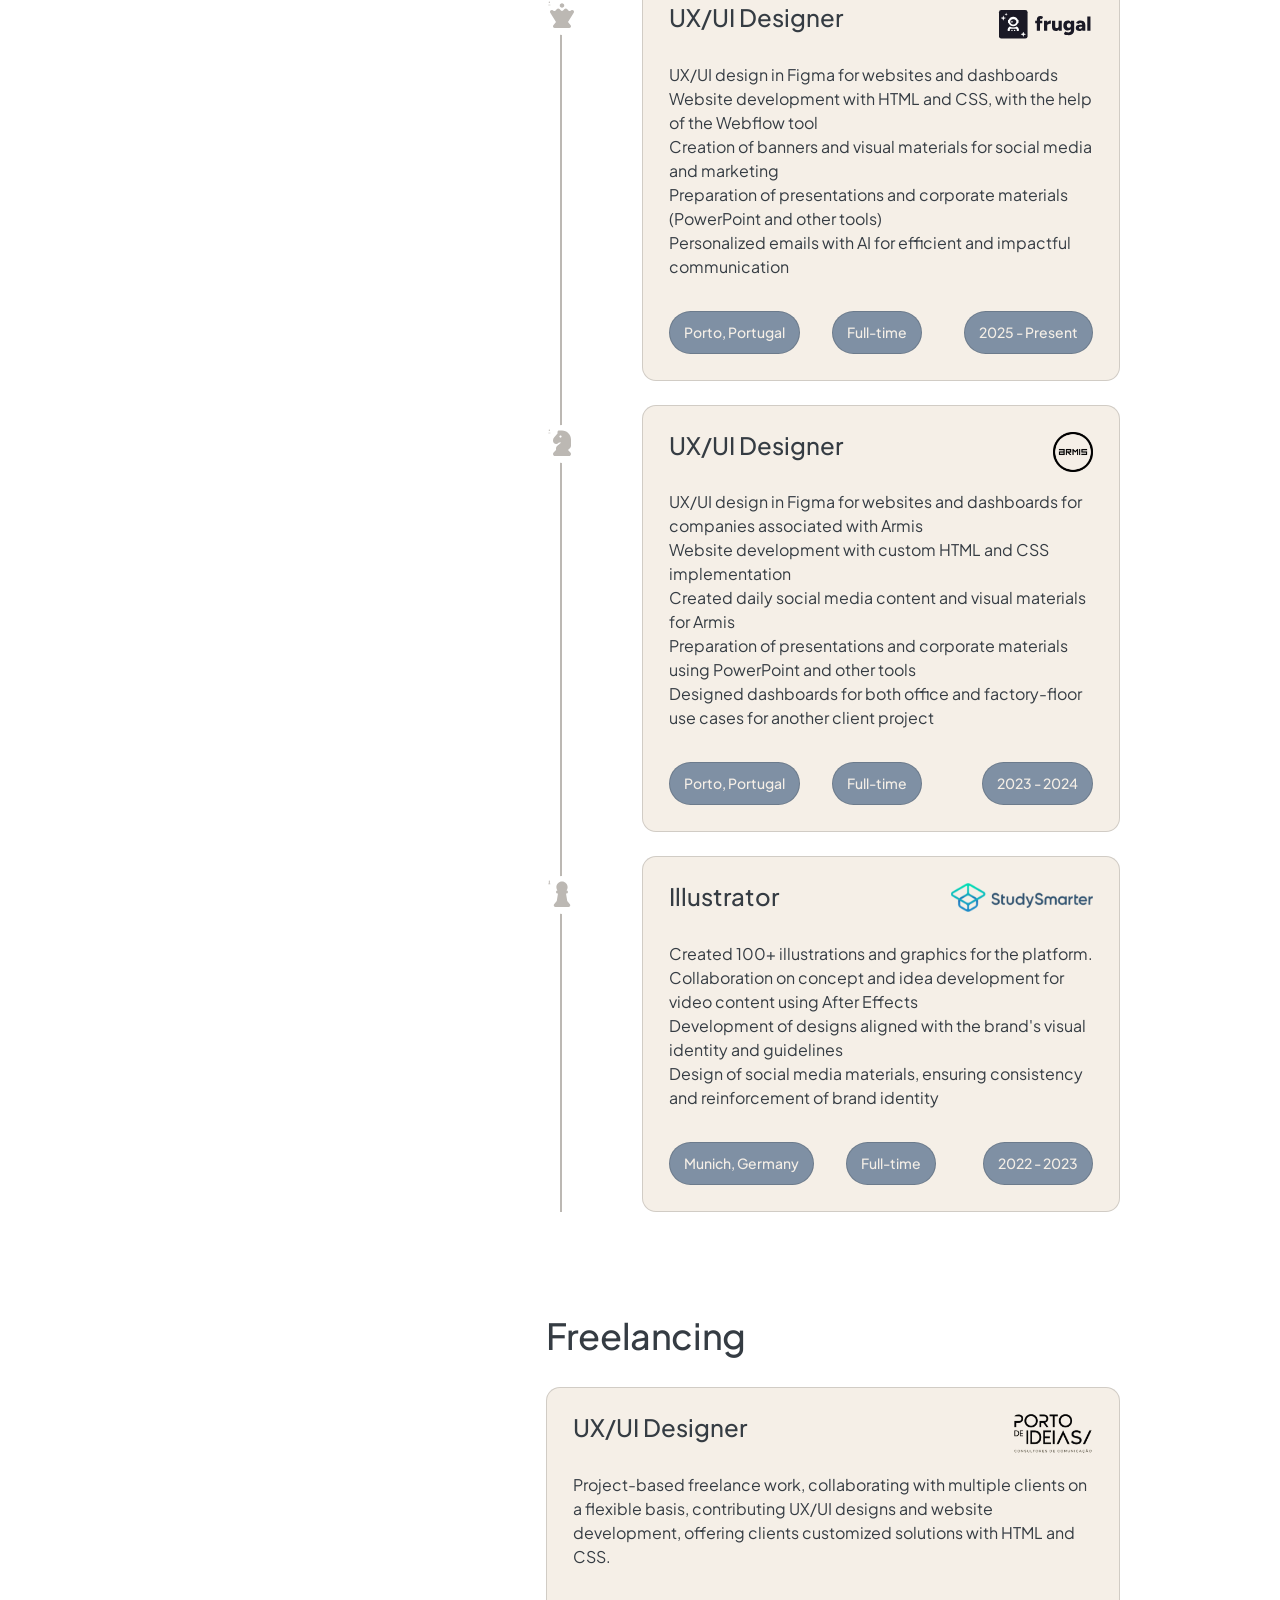
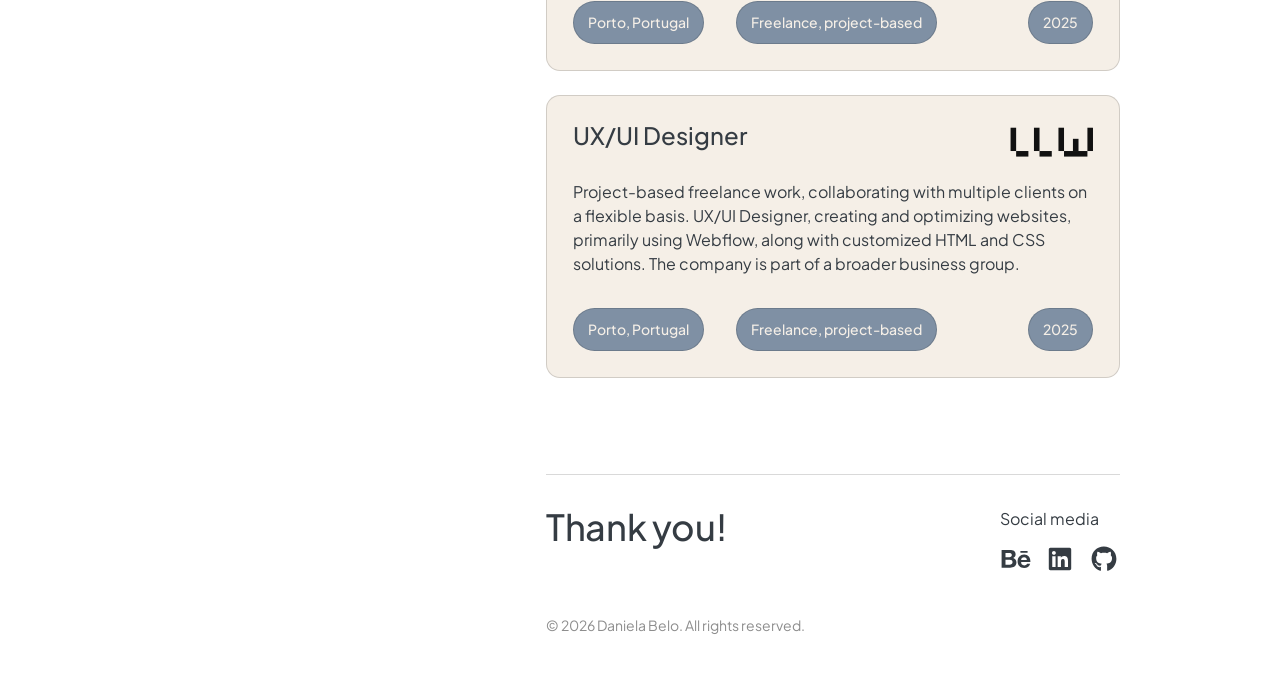
==== commit 0b0b0fad: "location__work" ====
--- a/index.html
+++ b/index.html
@@ -236,7 +236,7 @@
             Design of social media materials, ensuring consistency and reinforcement of brand identity</p>
             <div class="exp-card__meta">
               <div class="exp-card__tags">
-                <span>Porto, Portugal</span>
+                <span>Munich, Germany</span>
                 <span>Full-time</span>
               </div>
               <span class="exp-card__period">2022 - 2023</span>
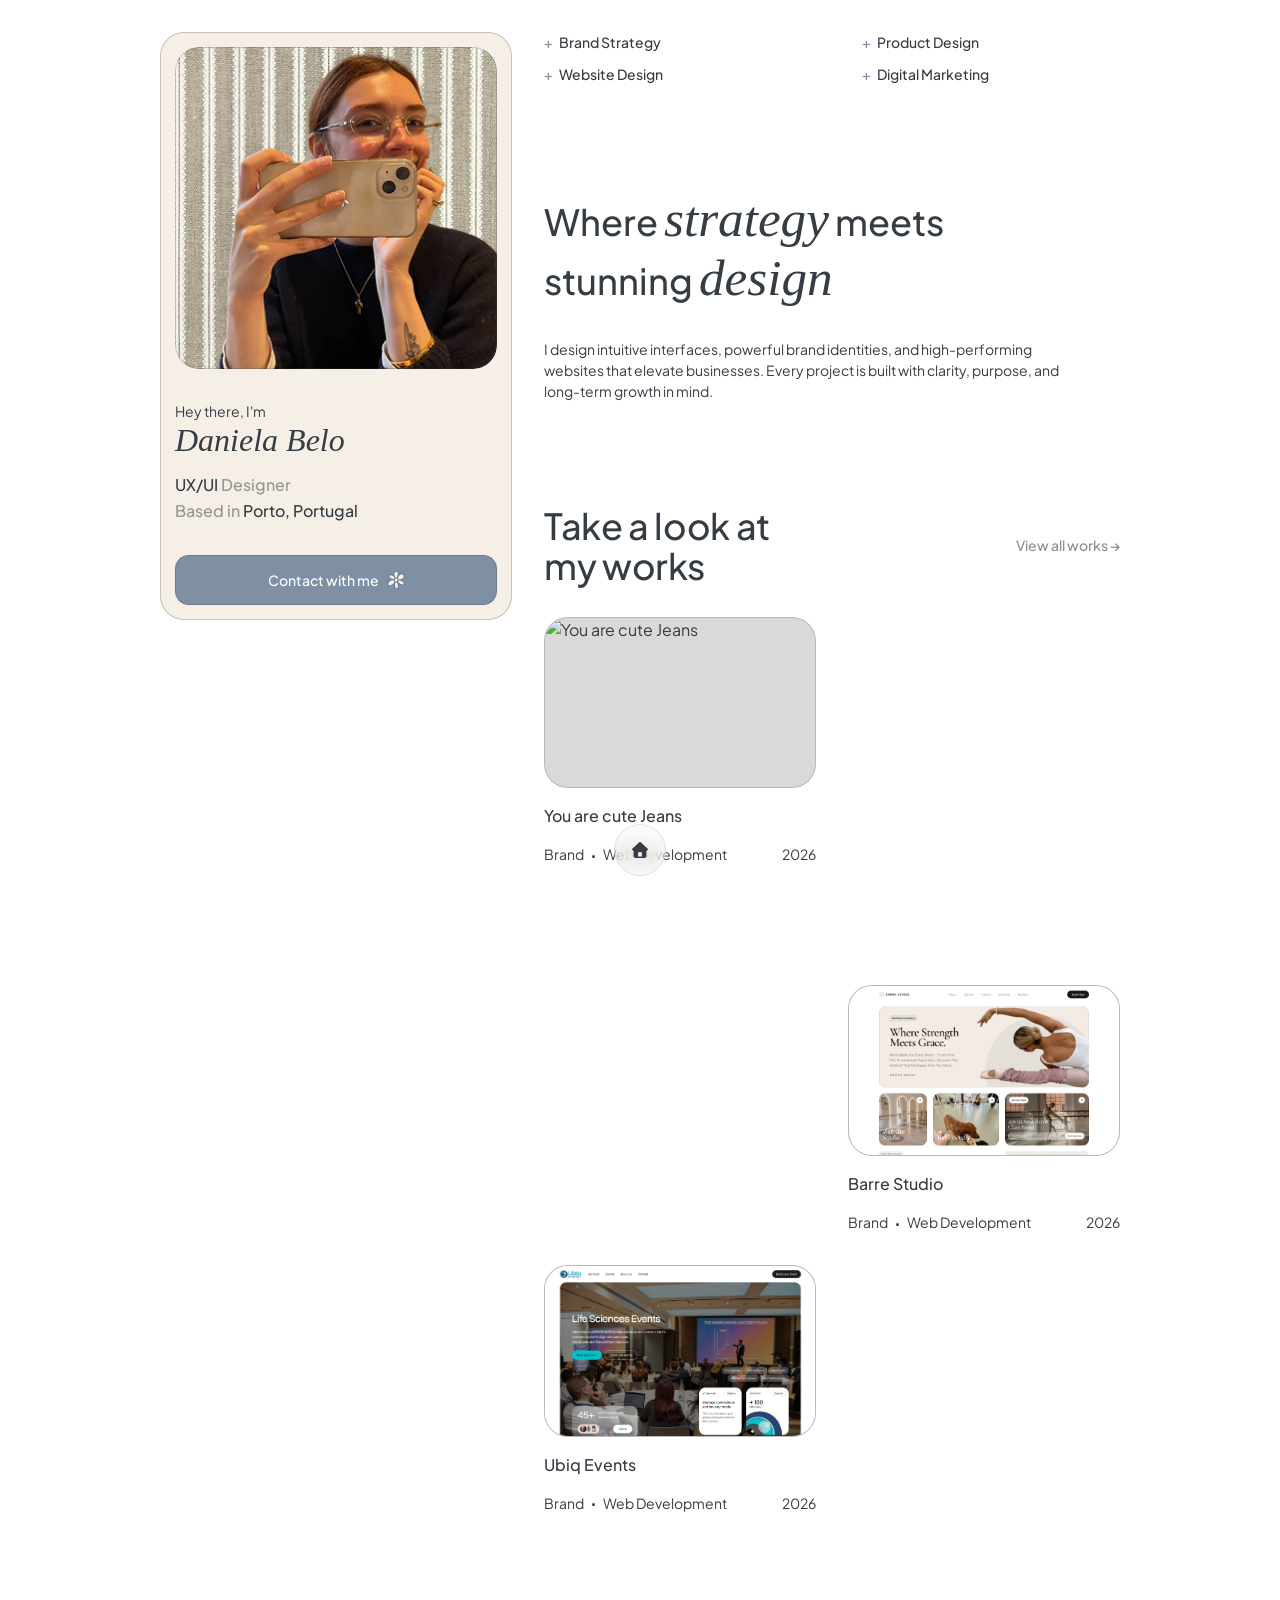
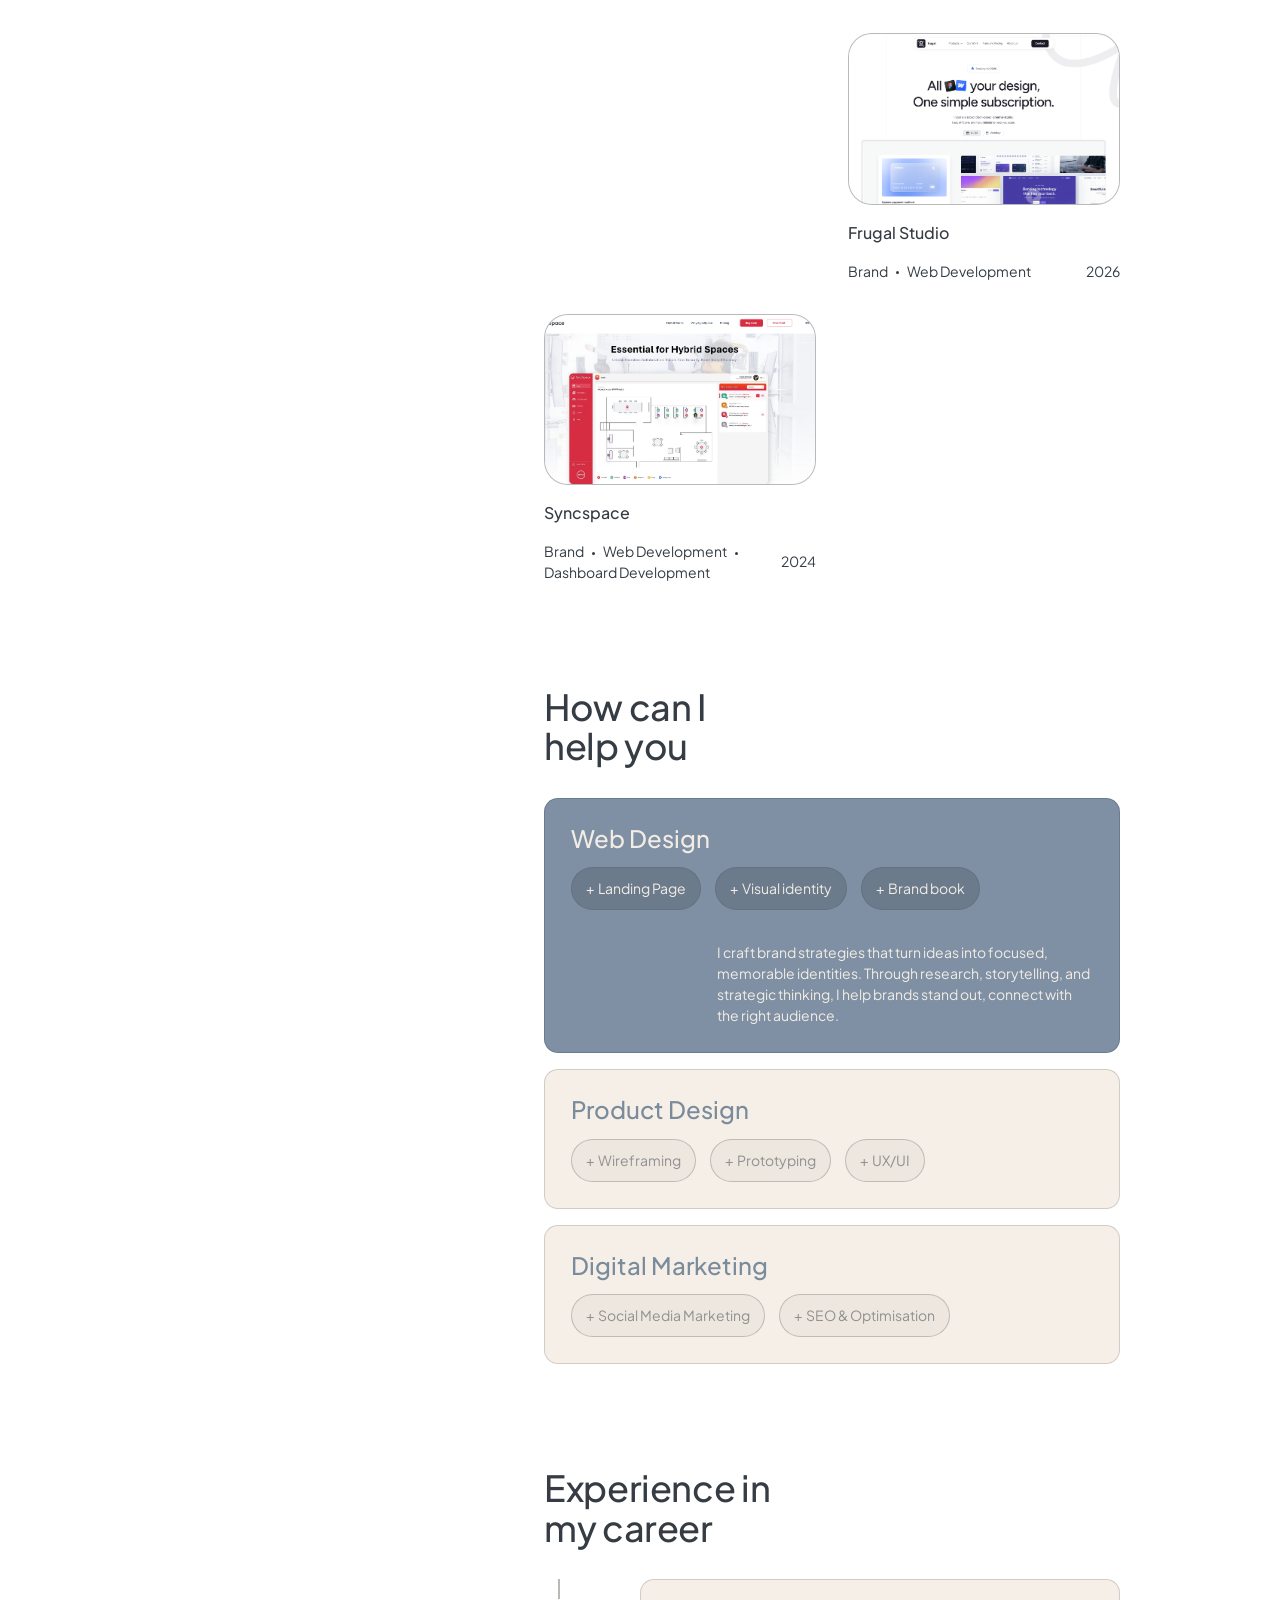
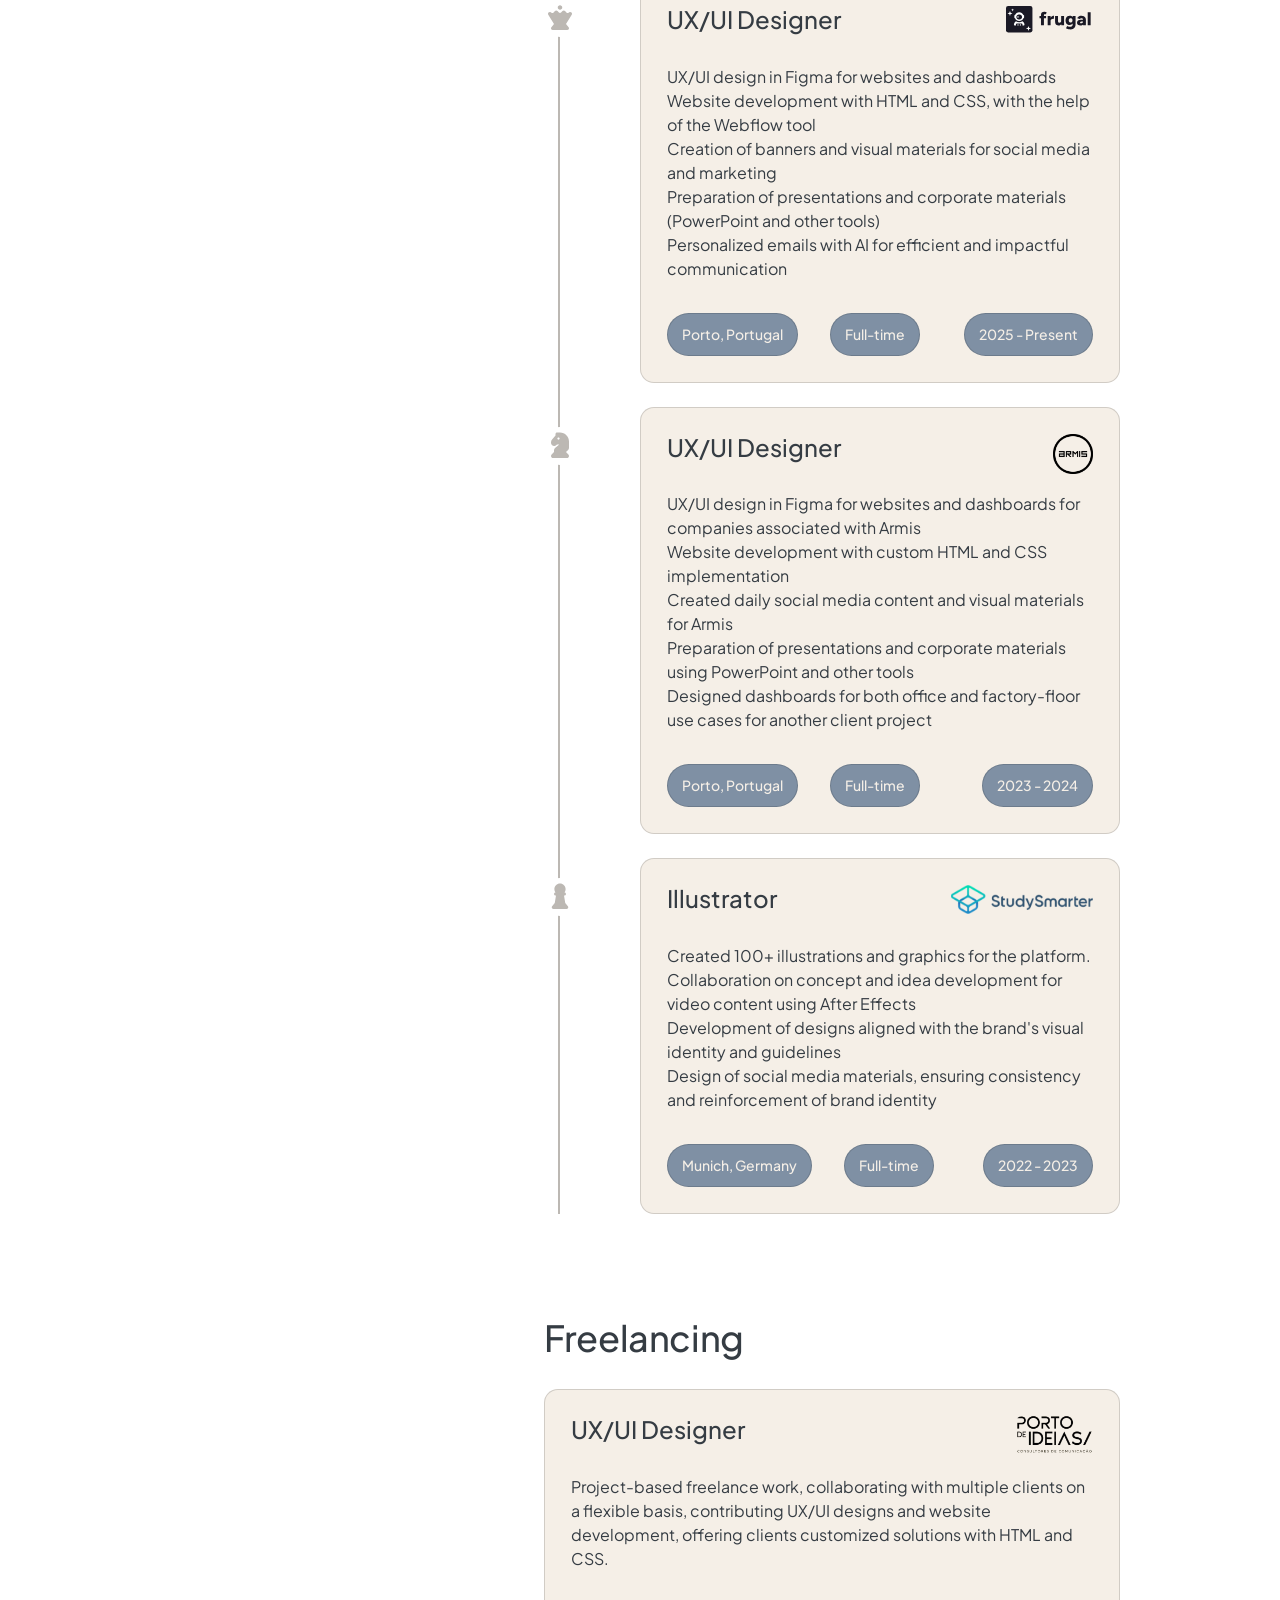
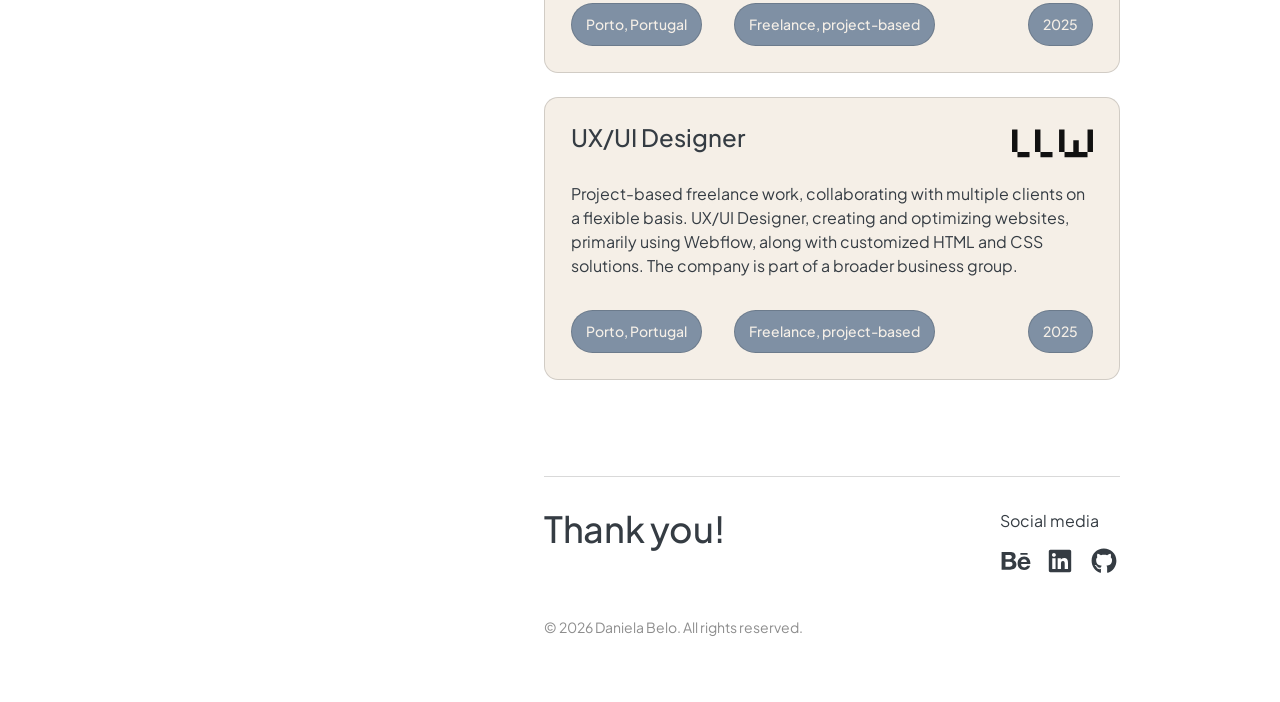
==== commit 989c0d7d: "error__correct" ====
--- a/index.html
+++ b/index.html
@@ -177,8 +177,6 @@
           <article class="exp-card">
             <span class="exp-card__piece" aria-hidden="true"><svg xmlns="http://www.w3.org/2000/svg" viewBox="0 0 640 640">
   <path fill="currentColor" d="M320 144C346.5 144 368 122.5 368 96C368 69.5 346.5 48 320 48C293.5 48 272 69.5 272 96C272 122.5 293.5 144 320 144zM69.5 249L192 448L135.8 518.3C130.8 524.6 128 532.4 128 540.5C128 560.1 143.9 576 163.5 576L476.4 576C496 576 511.9 560.1 511.9 540.5C511.9 532.4 509.2 524.6 504.1 518.3L448 448L570.5 249C574.1 243.1 576 236.3 576 229.4L576 228.8C576 208.5 559.5 192 539.2 192C531.9 192 524.8 194.2 518.8 198.2L501.9 209.5C489.2 218 472.3 216.3 461.5 205.5L427.4 171.4C420.1 164.1 410.2 160 400 160C389.8 160 379.9 164.1 372.7 171.3L342.6 201.4C330.1 213.9 309.8 213.9 297.3 201.4L267.2 171.3C260.1 164.1 250.2 160 240 160C229.8 160 219.9 164.1 212.7 171.3L178.6 205.4C167.8 216.2 150.9 217.9 138.2 209.4L121.3 198.2C115.2 194.2 108.1 192 100.9 192C80.6 192 64.1 208.5 64.1 228.8L64.1 229.4C64.1 236.3 66 243.1 69.6 249z"/>
-  <circle cx="50" cy="27" r="14" fill="currentColor"/>
-  <rect x="26" y="80" width="48" height="12" rx="4" fill="currentColor"/>
 </svg></span>
 
   <img class="exp-card__logo" src="assets/logo-frugal.svg" alt="Frugal Logo">
@@ -200,8 +198,6 @@
           <article class="exp-card">
             <span class="exp-card__piece" aria-hidden="true"><svg xmlns="http://www.w3.org/2000/svg" viewBox="0 0 640 640">
   <path fill="currentColor" d="M320 32C426 32 512 118 512 224L512 357.5C512 374.5 505.2 390.7 493.3 402.7L448 448L498.8 498.7C507.3 507.2 512 518.7 512 530.7C512 555.7 491.7 575.9 466.8 576L173.3 576C148.3 576 128.1 555.7 128.1 530.7C128.1 518.7 132.9 507.2 141.3 498.7L192 448L192 413.4C192 394.7 200.2 377 214.3 364.8L304 288L256 288L243.9 300.1C231.2 312.8 213.9 320 195.9 320C158.4 320 128 289.6 128 252.1L128 243.4C128 220.6 136.2 198.5 151.1 181.1L224 96L224 64C224 46.3 238.3 32 256 32L320 32zM288 136C274.7 136 264 146.7 264 160C264 173.3 274.7 184 288 184C301.3 184 312 173.3 312 160C312 146.7 301.3 136 288 136z"/>
-  <circle cx="50" cy="27" r="14" fill="currentColor"/>
-  <rect x="26" y="80" width="48" height="12" rx="4" fill="currentColor"/>
 </svg></span>
             <img class="exp-card__logo" src="assets/logo-armis.svg" alt="">
             <h3>UX/UI Designer</h3>
@@ -221,12 +217,8 @@
 
           <article class="exp-card">
             <span class="exp-card__piece" aria-hidden="true">
-  <svg xmlns="http://www.w3.org/2000/svg" viewBox="0 0 640 640">
+      <svg xmlns="http://www.w3.org/2000/svg" viewBox="0 0 640 640">
     <path fill="currentColor" d="M320 32C386.3 32 440 85.7 440 152C440 179 431.1 203.9 416 224C433.7 224 448 238.3 448 256C448 273.7 433.7 288 416 288L405.3 288L432 448L488.2 518.3C493.2 524.6 496 532.4 496 540.5C496 560.1 480.1 576 460.5 576L179.5 576C159.9 576 144 560.1 144 540.5C144 532.4 146.7 524.6 151.8 518.3L208 448L234.7 288L224 288C206.3 288 192 273.7 192 256C192 238.3 206.3 224 224 224C208.9 203.9 200 179 200 152C200 85.7 253.7 32 320 32z"/>
-    <circle cx="50" cy="27" r="14" fill="currentColor"/>
-    <path fill="currentColor" d="M38 40 H62 L58 52 H42 Z"/>
-    <path fill="currentColor" d="M42 50 C40 64 34 70 31 80 H69 C66 70 60 64 58 50 Z"/>
-    <rect x="28" y="80" width="44" height="12" rx="4" fill="currentColor"/>
   </svg> </span>
             <img class="exp-card__logo" src="assets/logo-studysmarter.svg" alt="">
             <h3>Illustrator</h3>
--- a/style.css
+++ b/style.css
@@ -104,6 +104,14 @@
 
 .profile__photo {
   border-radius: 24px;
+  aspect-ratio: 1 / 1;
+  overflow: hidden;
+}
+.profile__photo img {
+  width: 100%;
+  height: 100%;
+  object-fit: cover;
+  display: block;
 }
 
 .profile__info { 
@@ -415,7 +423,6 @@
   top: 26px;
   right: 26px;
   object-fit: contain;
-  border-radius: 10px;
 }
 .exp-card__logo--wide { width: auto; max-width: 180px; height: 40px; border-radius: 6px; }
 
@@ -566,9 +573,12 @@
 
 @media (max-width: 900px) {
   .page { flex-direction: column; padding-bottom: 100px; }
-  .content { order: 1; }
-  .profile { flex: none; width: 100%; max-width: 360px; }
+  .content { display: contents; }
+  .hero { display: contents; }
+  .sub-title { order: -2; }
+  .profile { flex: none; width: 100%; max-width: 360px; order: -1; }
   .profile__card { position: static; }
+  .hero h1 { margin-top: 0; margin-bottom: 0; }
   .works__grid { grid-template-columns: 1fr; }
   .works__col--offset { margin-top: 0; }
   .works__col { gap: 32px; }
@@ -576,6 +586,8 @@
   .timeline__rail { display: none; }
   .timeline__list .exp-card::before { display: none; }
   .exp-card__piece { display: none; }
+  .exp-card__logo { position: static; align-self: flex-start; width: auto; max-height: 40px; }
+  .exp-card h3 { order: -1; }
   .exp-card__tags { gap: 12px; }
   .project__pair { flex-direction: column; }
 }
@@ -589,7 +601,22 @@
   .sub-title { grid-template-columns: 1fr; gap: 11px; }
   .hero h1, .works__header h2, .services h2, .footer__row h2 { font-size: 1.75rem; }
   .footer__row { flex-direction: column; gap: 1.5rem; }
-  .menu { width: auto; height: auto; gap: 16px; padding: 12px 18px; font-size: 0.75rem; overflow: visible; }
+  .menu,
+  .menu:hover,
+  .menu:focus-within {
+    width: auto;
+    height: auto;
+    gap: 16px;
+    padding: 12px 18px;
+    font-size: 0.75rem;
+    overflow: visible;
+    transition: none;
+  }
   .menu__icon { display: none; }
-  .menu a { opacity: 1; max-width: none; transform: none; }
+  .menu a {
+    opacity: 1;
+    max-width: none;
+    transform: none;
+    transition: color 0.2s ease;
+  }
 }
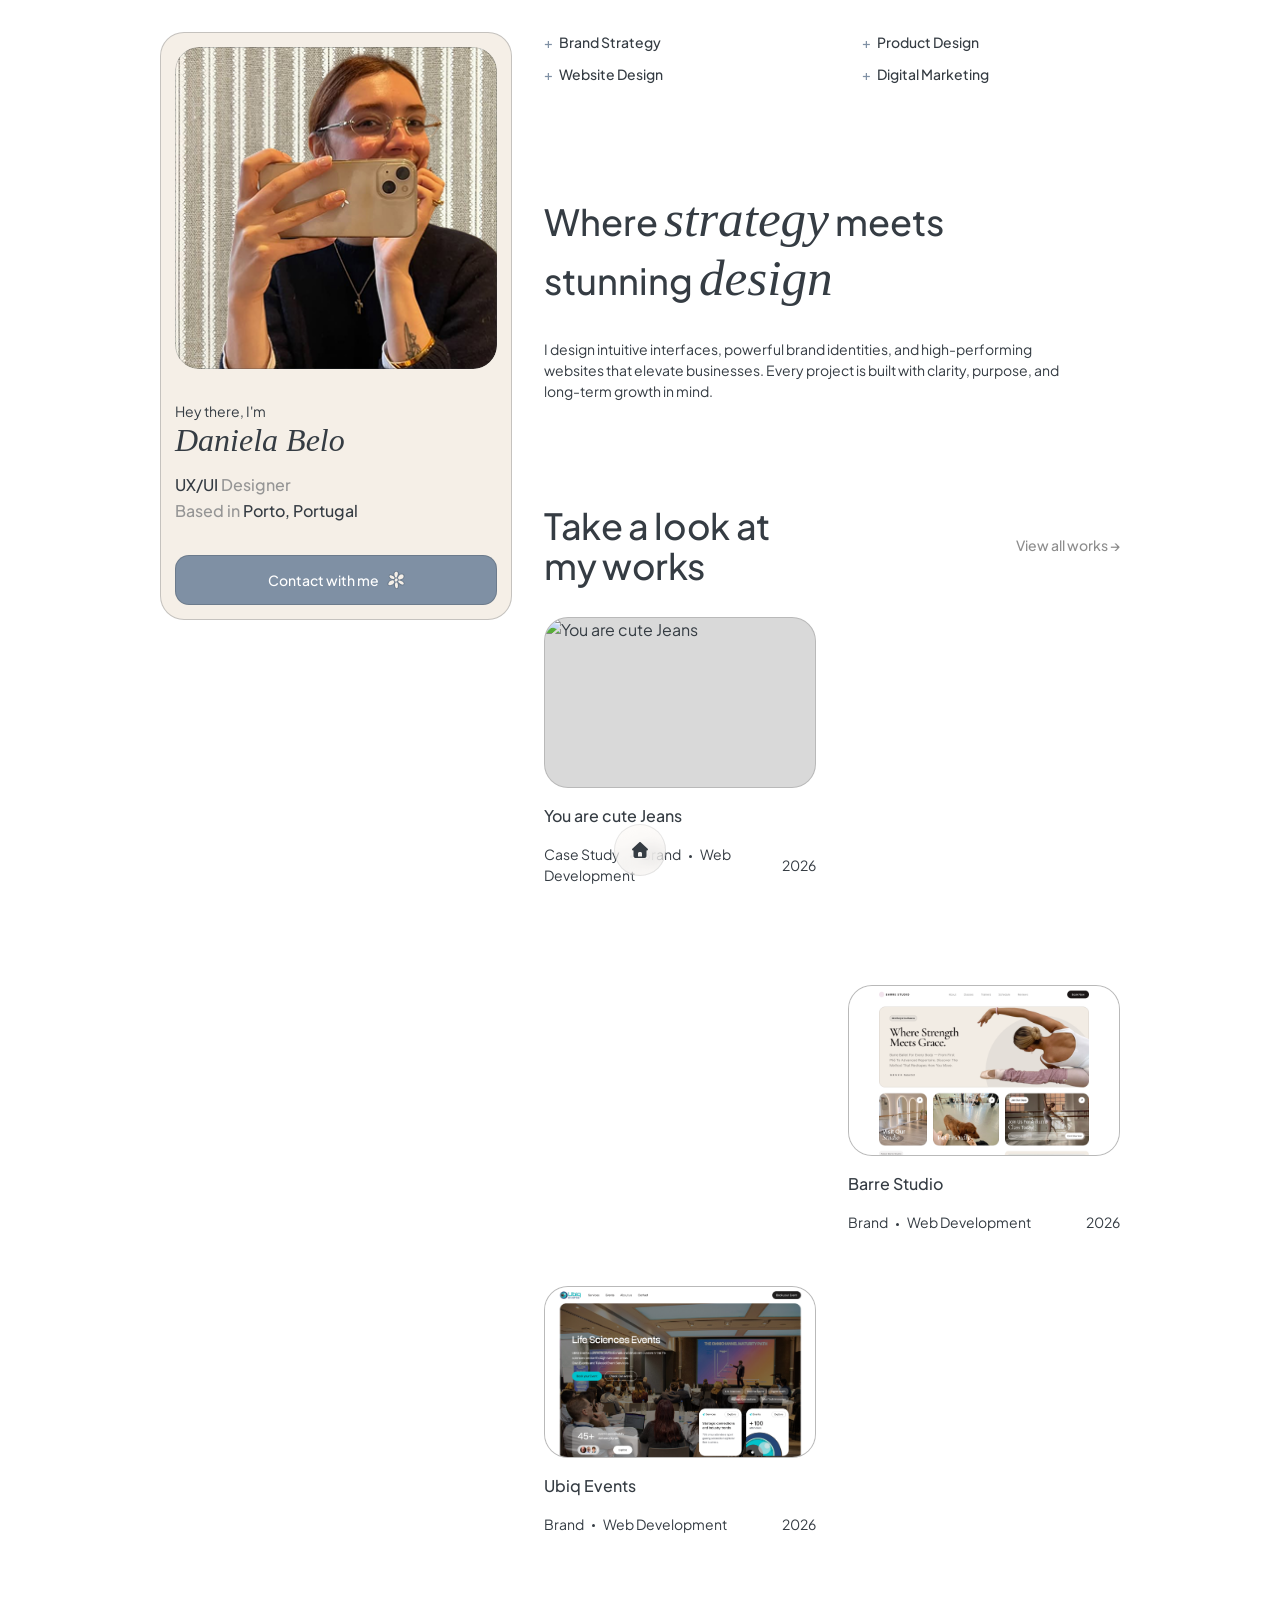
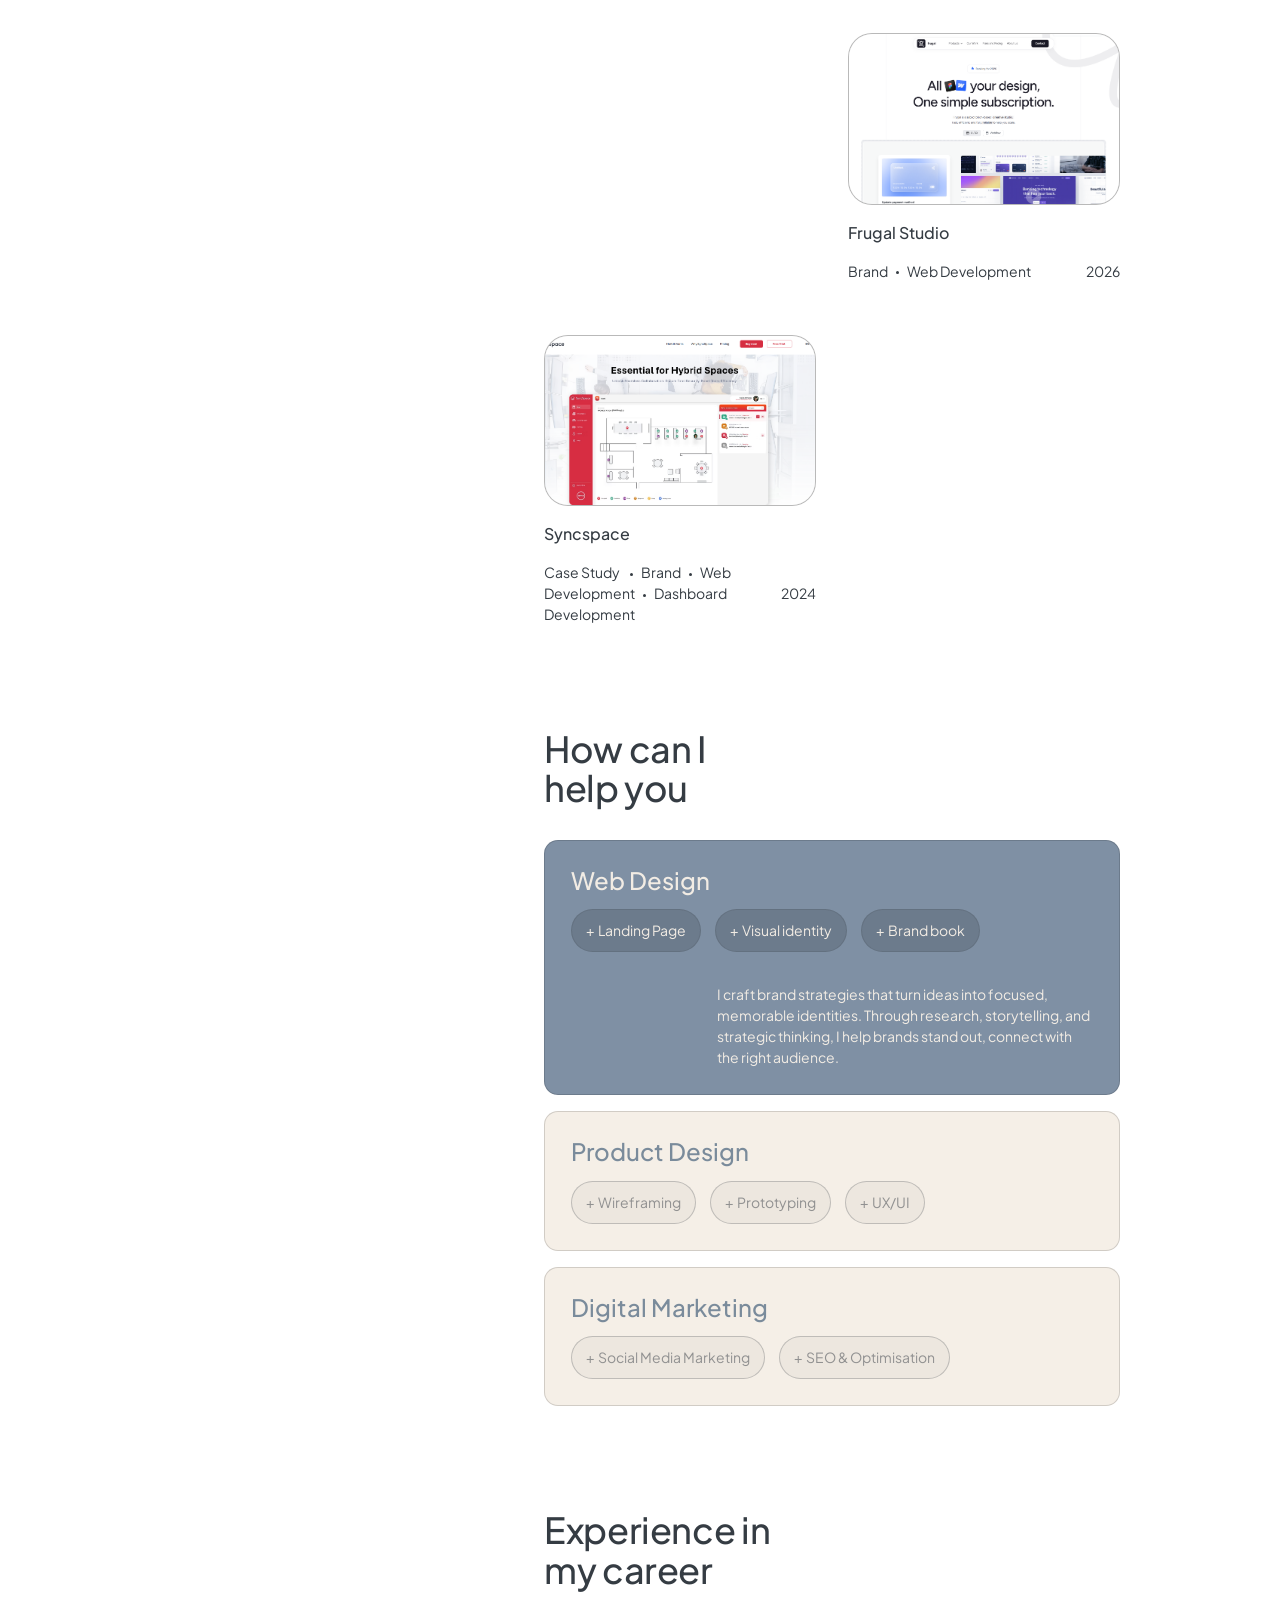
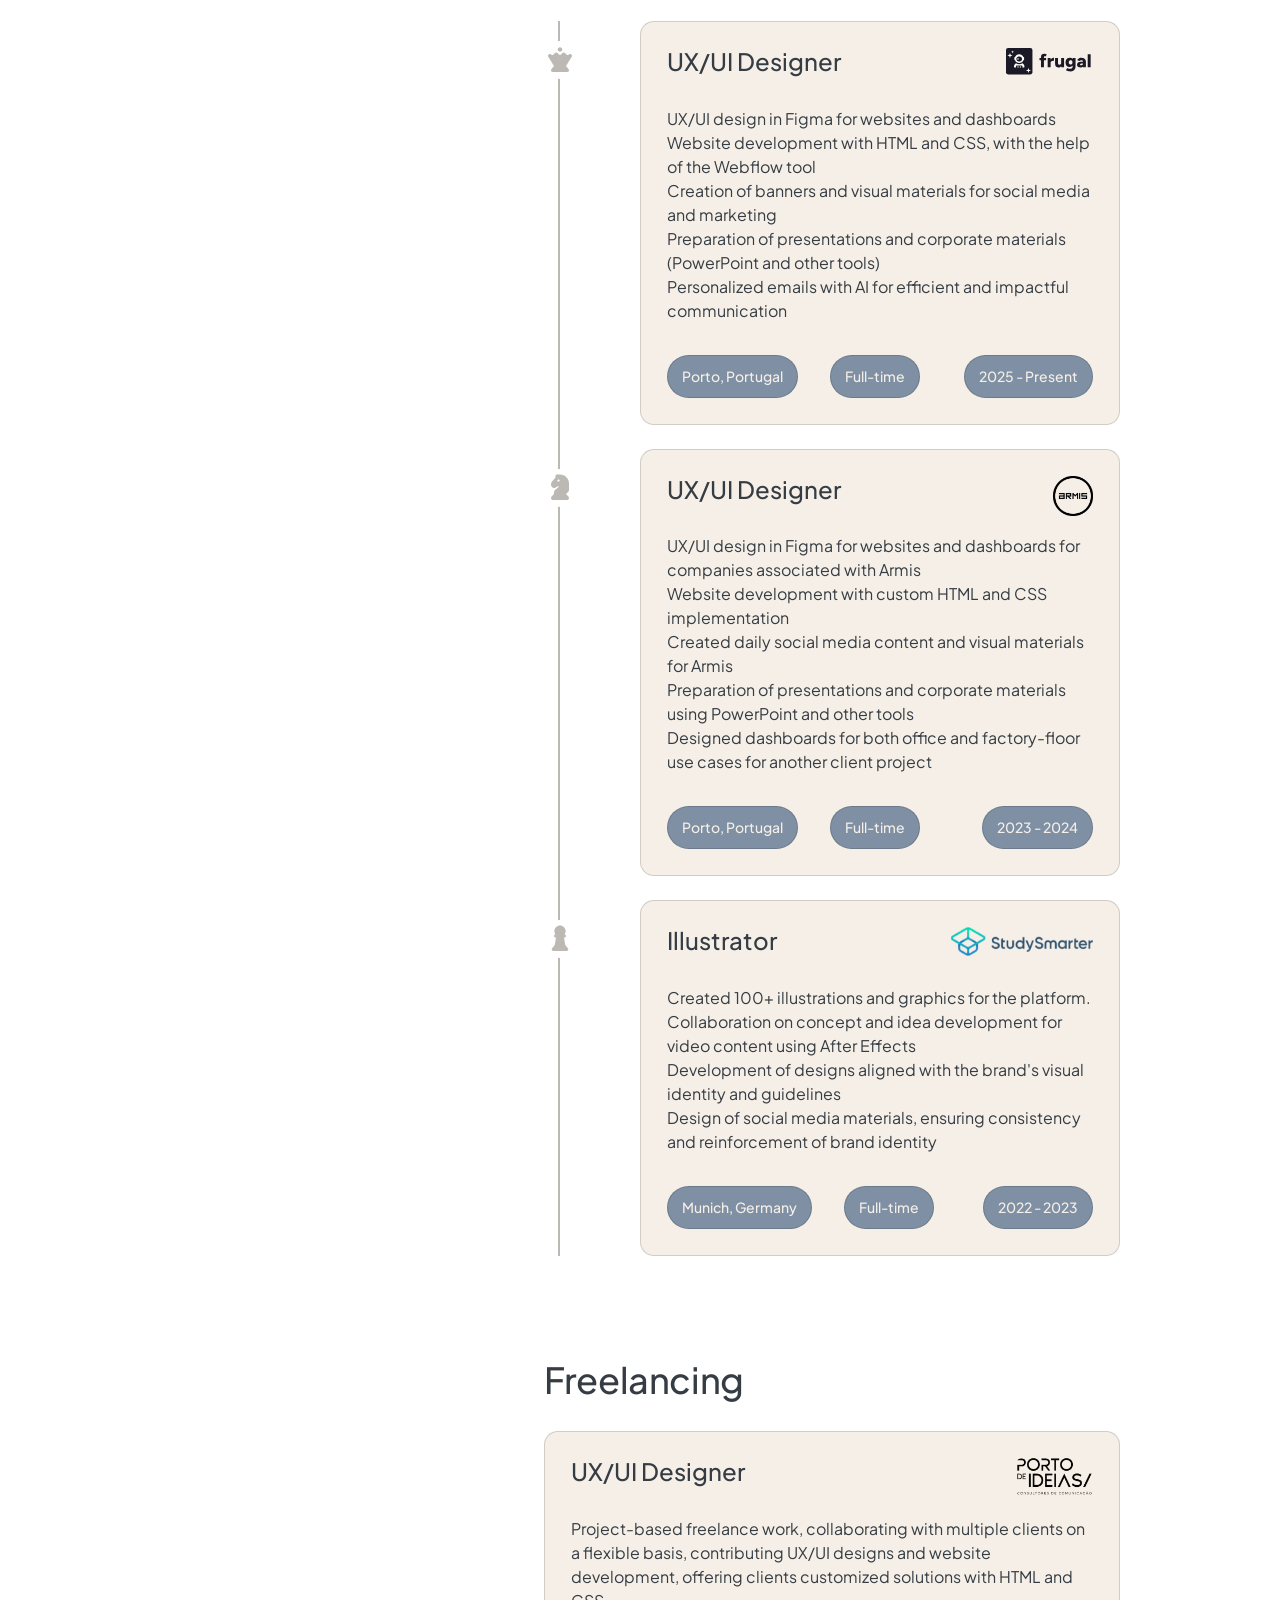
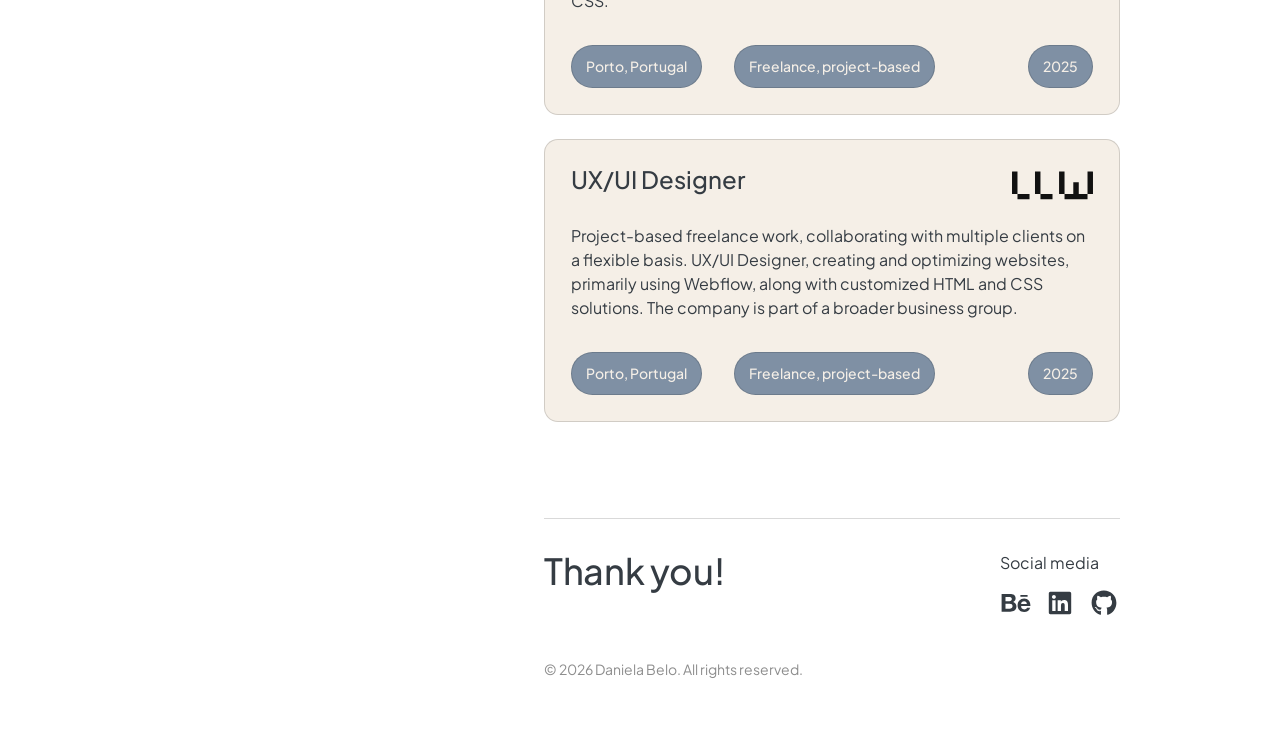
==== commit 599f7657: "Update index.html" ====
--- a/index.html
+++ b/index.html
@@ -64,27 +64,27 @@
             <div class="work-card__info">
               <p class="work-card__title">You are cute Jeans</p>
               <div class="work-card__meta">
+                <span>Case Study <i class="dot"> </i>Brand<i class="dot"></i>Web Development</span>
+                <span class="work-card__year">2026</span>
+              </div>
+            </div>
+          </a>
+          <a class="work-card" href="projects/project-ubiqevents.html">
+            <div class="work-card__image"><img src="assets/work-ubiq.png" alt="Ubiq Events"></div>
+            <div class="work-card__info">
+              <p class="work-card__title">Ubiq Events</p>
+              <div class="work-card__meta">
                 <span>Brand<i class="dot"></i>Web Development</span>
                 <span class="work-card__year">2026</span>
               </div>
             </div>
           </a>
-          <a class="work-card" href="projects/project-ubiqevents.html">
-            <div class="work-card__image"><img src="assets/work-ubiq.png" alt="Ubiq Events"></div>
-            <div class="work-card__info">
-              <p class="work-card__title">Ubiq Events</p>
-              <div class="work-card__meta">
-                <span>Brand<i class="dot"></i>Web Development</span>
-                <span class="work-card__year">2026</span>
-              </div>
-            </div>
-          </a>
           <a class="work-card" href="projects/project-syncspace.html">
             <div class="work-card__image"><img src="assets/work-syncspace.png" alt="Syncspace"></div>
             <div class="work-card__info">
               <p class="work-card__title">Syncspace</p>
               <div class="work-card__meta">
-                <span>Brand<i class="dot"></i>Web Development<i class="dot"></i>Dashboard Development</span>
+                <span>Case Study <i class="dot"></i>Brand<i class="dot"></i>Web Development<i class="dot"></i>Dashboard Development</span>
                 <span class="work-card__year">2024</span>
               </div>
             </div>
